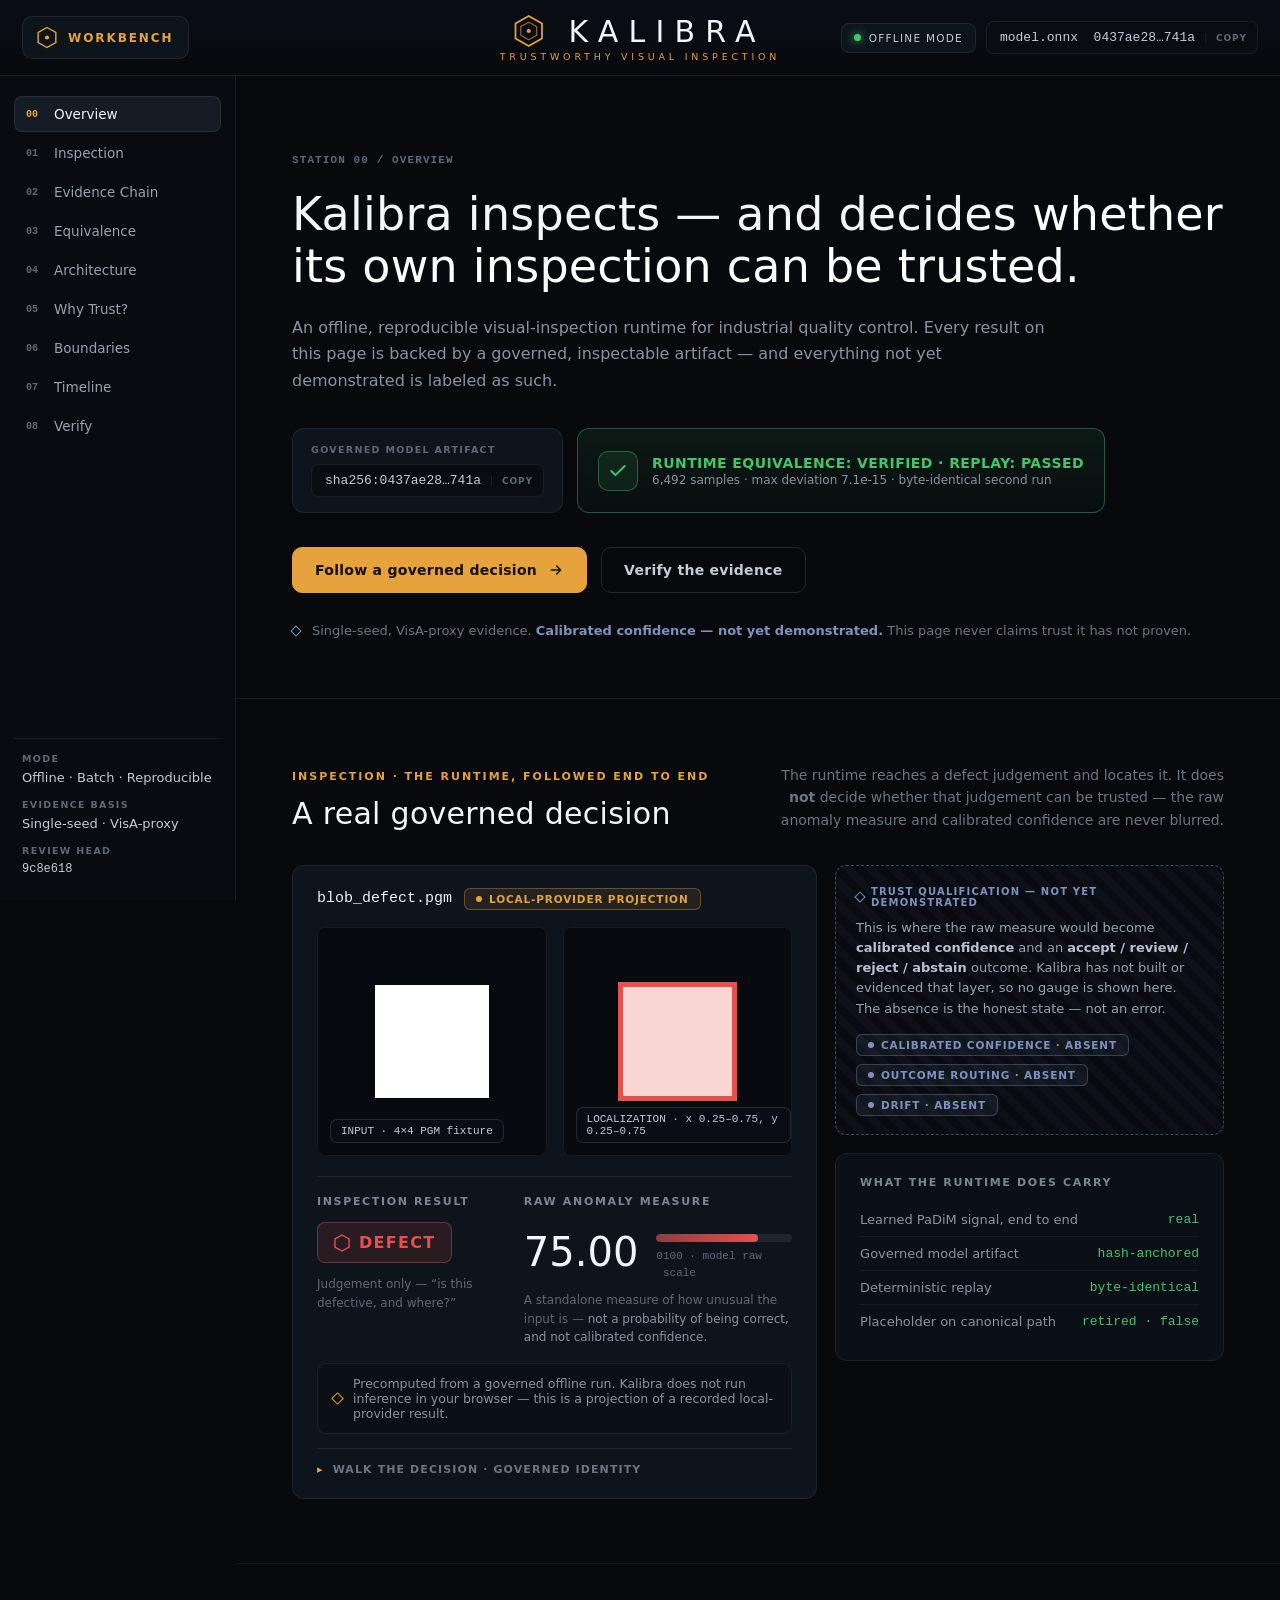
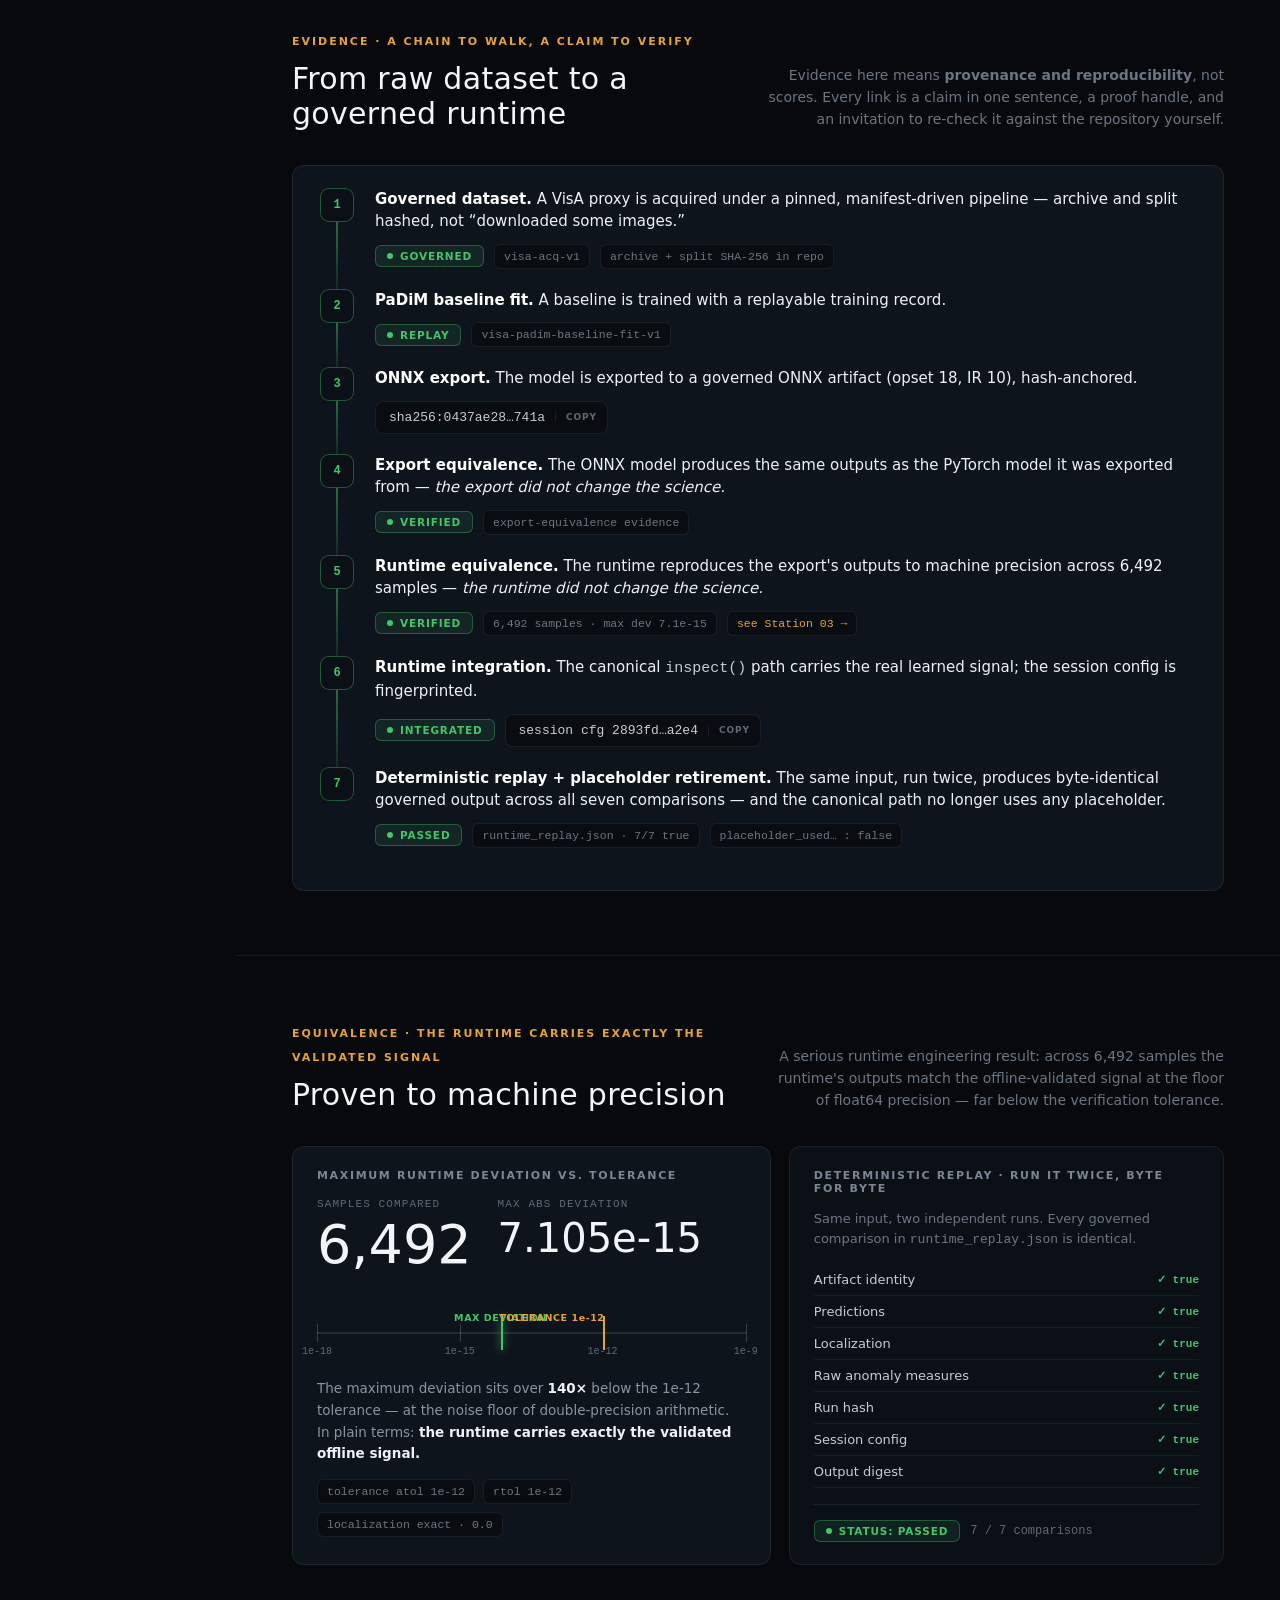
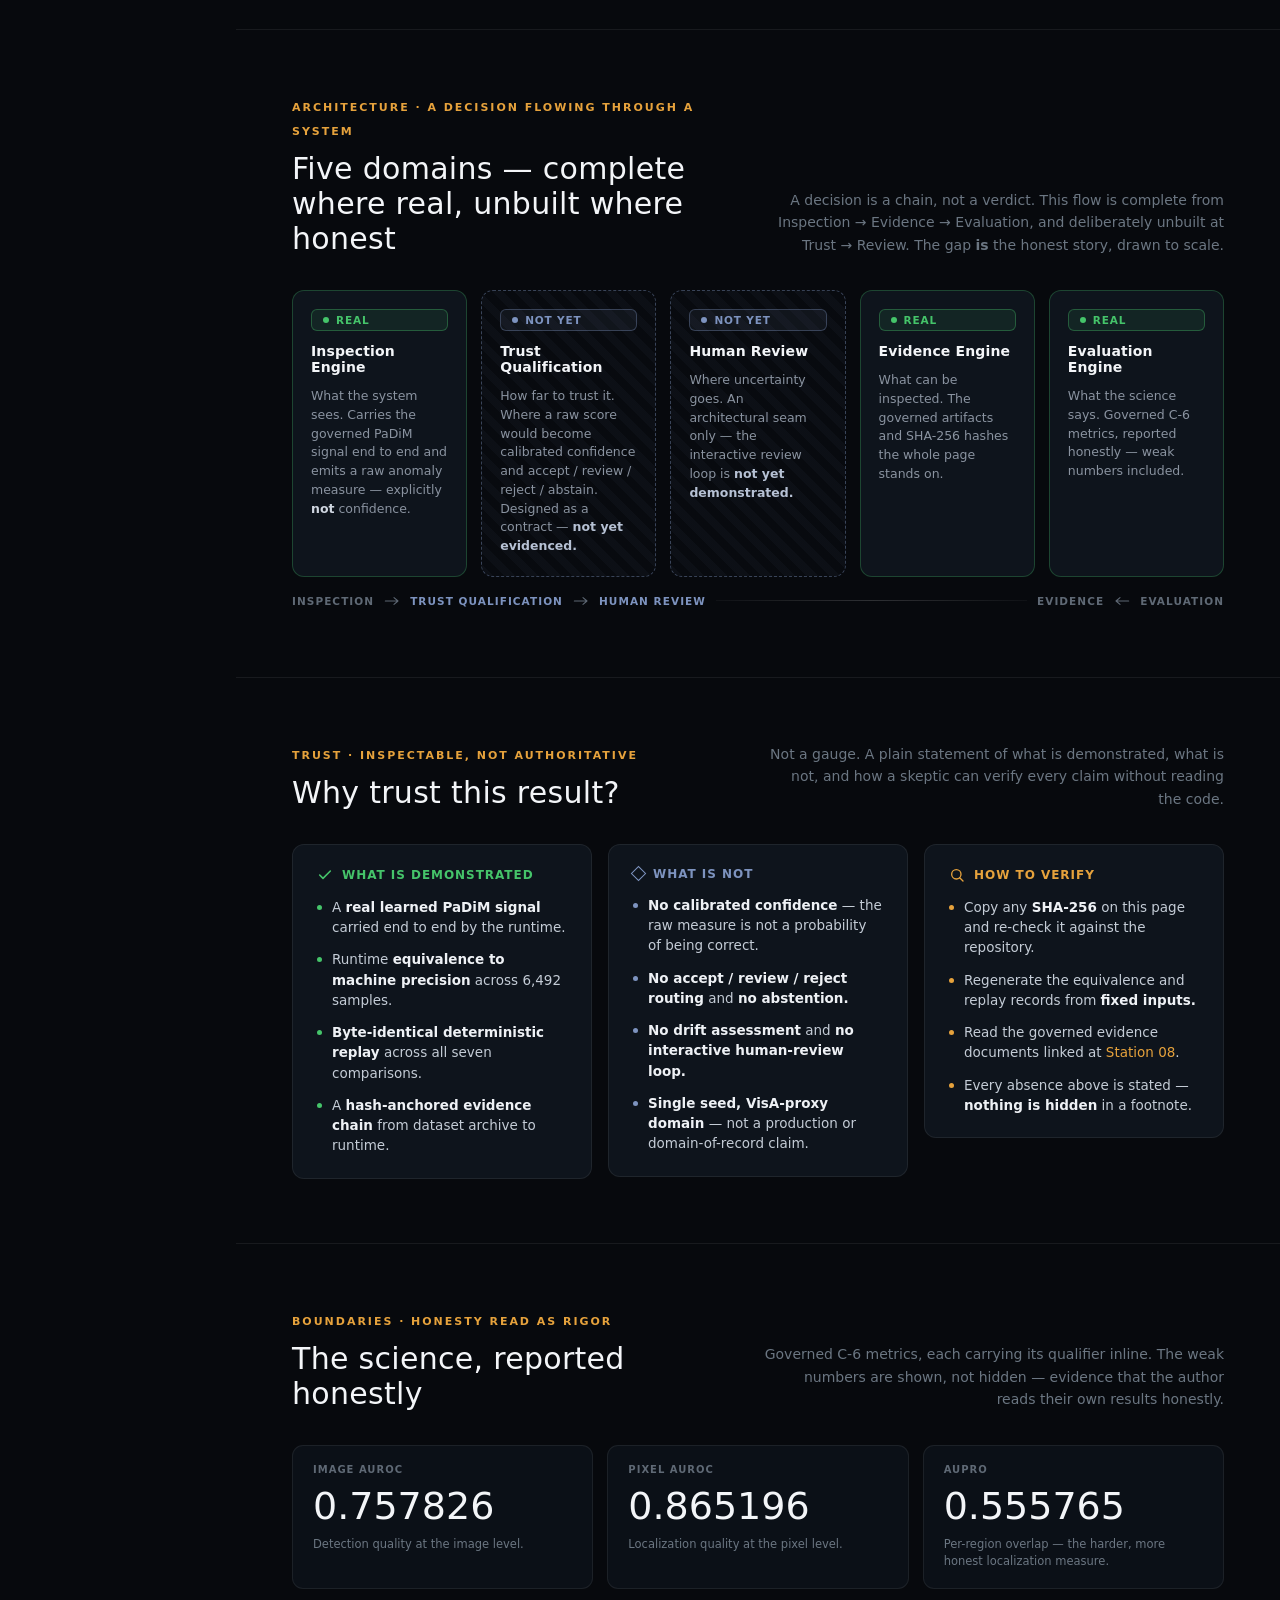
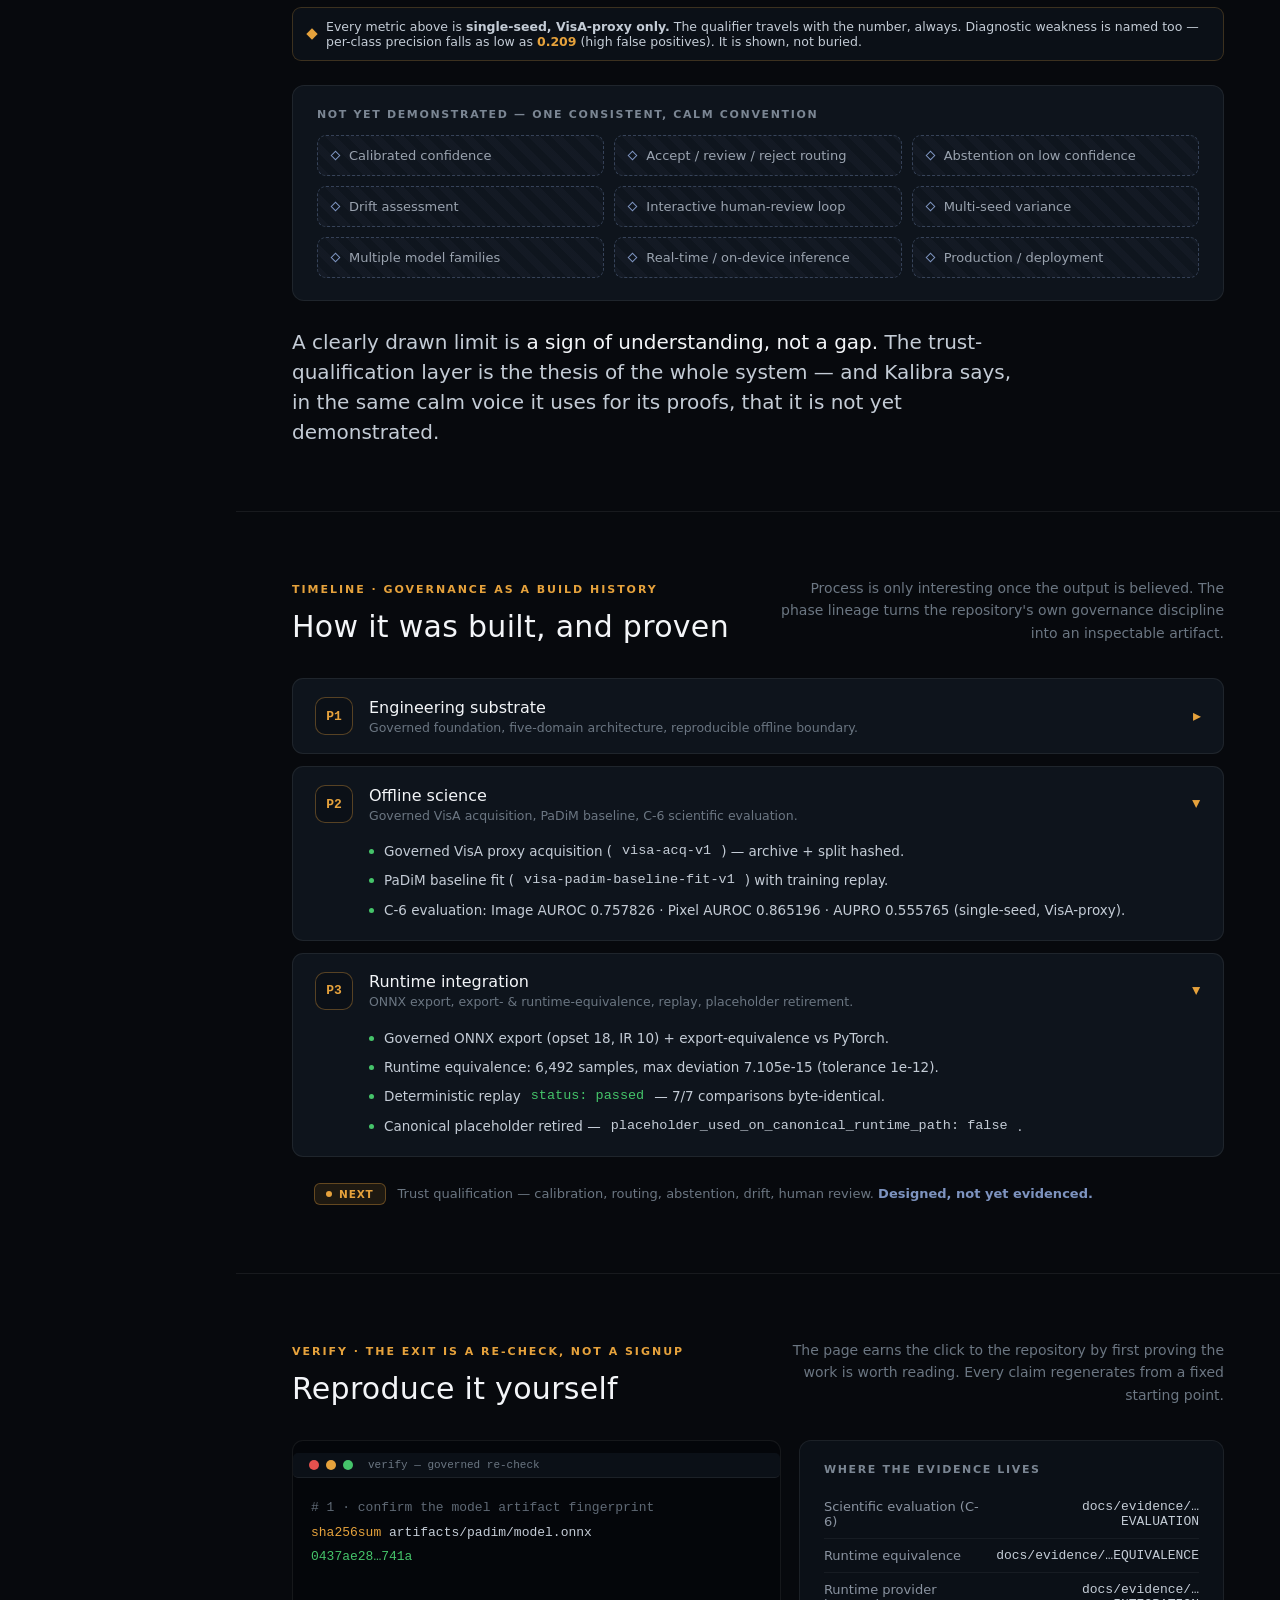
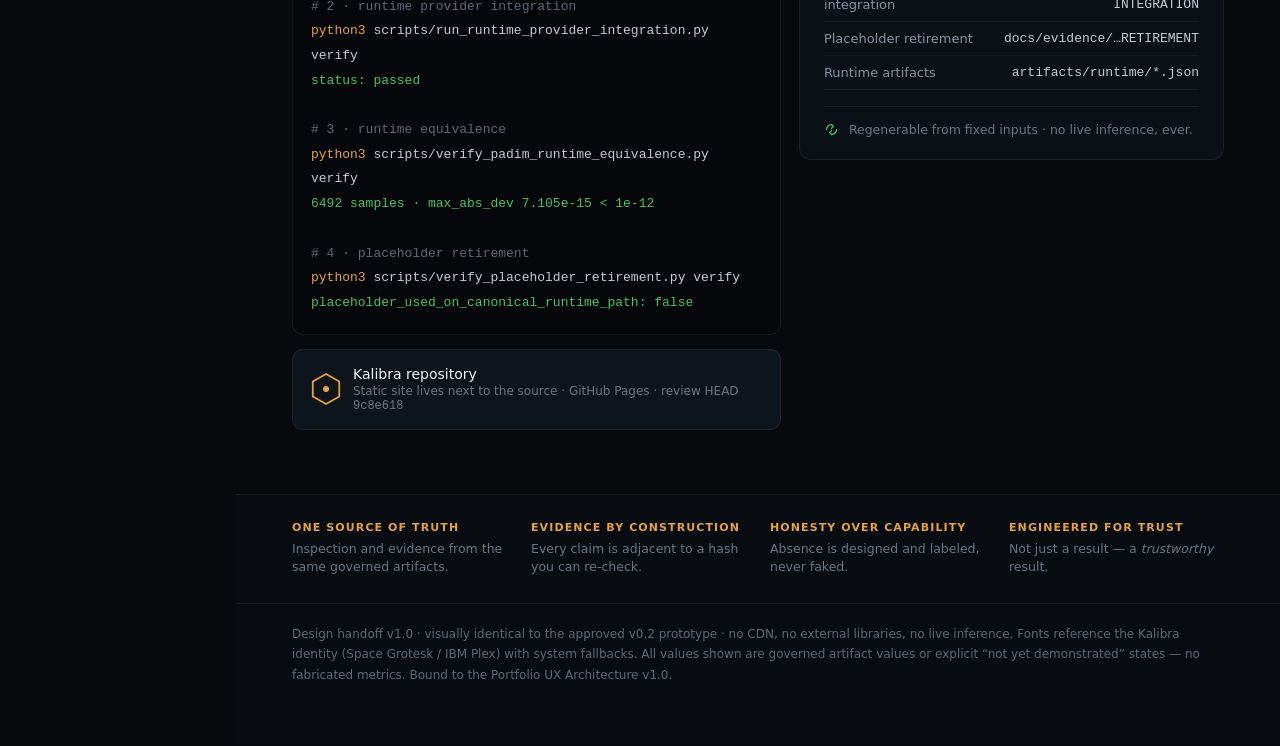
==== assets/portfolio-experience/index.html @ 46aaf259 "docs: add portfolio experience design baseline" ====
<!DOCTYPE html>
<html lang="en">
<head>
<meta charset="utf-8">
<meta name="viewport" content="width=device-width, initial-scale=1">
<title>Kalibra — Portfolio Experience</title>
<link rel="stylesheet" href="styles.css">
</head>
<body>

<!-- ============ HEADER ============ -->
<header class="top">
  <div class="brandchip">
    <svg width="20" height="23" viewBox="0 0 34 38" aria-hidden="true"><polygon points="17,2 32,10.5 32,27.5 17,36 2,27.5 2,10.5" fill="none" stroke="#e6a23c" stroke-width="2.4"></polygon><circle cx="17" cy="19" r="3.6" fill="#e6a23c"></circle></svg>
    <span>WORKBENCH</span>
  </div>
  <div class="wordmark">
    <div class="row">
      <svg width="30" height="34" viewBox="0 0 34 38" aria-hidden="true"><polygon points="17,2 32,10.5 32,27.5 17,36 2,27.5 2,10.5" fill="none" stroke="#e6a23c" stroke-width="2"></polygon><polygon points="17,9 26,14 26,24 17,29 8,24 8,14" fill="none" stroke="#e6a23c" stroke-width="1.4" opacity="0.6"></polygon><circle cx="17" cy="19" r="2.4" fill="#e6a23c"></circle></svg>
      <span class="name">KALIBRA</span>
    </div>
    <span class="tag">TRUSTWORTHY VISUAL INSPECTION</span>
  </div>
  <div class="head-right">
    <div class="chip" title="Offline, batch, locally reproducible"><span class="dot g"></span><span class="lbl">OFFLINE MODE</span></div>
    <div class="hashrow" onclick="kcopy(this,'0437ae28…741a')" title="model.onnx SHA-256 — click to copy">
      <span class="h">model.onnx&nbsp;&nbsp;0437ae28…741a</span>
      <span class="k-copy"><span class="k-copy-label">copy</span></span>
    </div>
  </div>
</header>

<div class="shell">

  <!-- ============ NAV RAIL ============ -->
  <nav class="rail" id="rail">
    <a class="navitem active" data-target="hero"><span class="n">00</span><span>Overview</span></a>
    <a class="navitem" data-target="inspection"><span class="n">01</span><span>Inspection</span></a>
    <a class="navitem" data-target="evidence"><span class="n">02</span><span>Evidence Chain</span></a>
    <a class="navitem" data-target="equivalence"><span class="n">03</span><span>Equivalence</span></a>
    <a class="navitem" data-target="architecture"><span class="n">04</span><span>Architecture</span></a>
    <a class="navitem" data-target="trust"><span class="n">05</span><span>Why Trust?</span></a>
    <a class="navitem" data-target="boundaries"><span class="n">06</span><span>Boundaries</span></a>
    <a class="navitem" data-target="timeline"><span class="n">07</span><span>Timeline</span></a>
    <a class="navitem" data-target="repository"><span class="n">08</span><span>Verify</span></a>
    <div class="railfoot">
      <div class="blk"><div class="k">MODE</div><div class="v">Offline · Batch · Reproducible</div></div>
      <div class="blk"><div class="k">EVIDENCE BASIS</div><div class="v">Single-seed · VisA-proxy</div></div>
      <div class="blk"><div class="k">REVIEW HEAD</div><div class="v mn">9c8e618</div></div>
    </div>
  </nav>

  <!-- ============ MAIN ============ -->
  <main>

    <!-- ===== 00 · HERO ===== -->
    <section class="stn" id="hero">
      <div class="hero-wrap hero">
        <span class="stn-num">STATION 00 / OVERVIEW</span>
        <h1 style="margin-top:18px">Kalibra inspects — and decides <b>whether its own inspection can be trusted.</b></h1>
        <p class="sub">An offline, reproducible visual-inspection runtime for industrial quality control. Every result on this page is backed by a governed, inspectable artifact — and everything not yet demonstrated is labeled as such.</p>

        <div class="identity-strip">
          <div class="idcell">
            <span class="k">Governed model artifact</span>
            <div class="hashrow" onclick="kcopy(this,'0437ae28…741a')" title="Click to copy SHA-256 prefix">
              <span class="h">sha256:0437ae28…741a</span>
              <span class="k-copy"><span class="k-copy-label">copy</span></span>
            </div>
          </div>
          <div class="verdict-badge">
            <div class="seal">
              <svg width="20" height="20" viewBox="0 0 24 24" fill="none"><path d="M20 6L9 17l-5-5" stroke="#45c46a" stroke-width="2.4" stroke-linecap="round" stroke-linejoin="round"/></svg>
            </div>
            <div>
              <div class="vt">RUNTIME EQUIVALENCE: VERIFIED · REPLAY: PASSED</div>
              <div class="vs">6,492 samples · max deviation 7.1e-15 · byte-identical second run</div>
            </div>
          </div>
        </div>

        <div class="cta-row">
          <a class="cta primary" data-scroll="inspection">Follow a governed decision
            <svg width="16" height="16" viewBox="0 0 24 24" fill="none"><path d="M5 12h14M13 6l6 6-6 6" stroke="#161009" stroke-width="2.2" stroke-linecap="round" stroke-linejoin="round"/></svg>
          </a>
          <a class="cta ghost" data-scroll="evidence">Verify the evidence</a>
        </div>

        <div class="honest-line">
          <span class="sq"></span>
          <span>Single-seed, VisA-proxy evidence. <b style="color:var(--slate)">Calibrated confidence — not yet demonstrated.</b> This page never claims trust it has not proven.</span>
        </div>
      </div>
    </section>

    <!-- ===== 01 · RUNTIME INSPECTION ===== -->
    <section class="stn" id="inspection" data-screen-label="Inspection">
      <div class="stn-head">
        <div>
          <span class="kick">Inspection · The runtime, followed end to end</span>
          <div class="stn-title">A real governed decision</div>
        </div>
        <p class="lede">The runtime reaches a defect judgement and locates it. It does <b>not</b> decide whether that judgement can be trusted — the raw anomaly measure and calibrated confidence are never blurred.</p>
      </div>

      <div class="insp-grid">
        <!-- left: the decision -->
        <div class="card">
          <div style="display:flex;align-items:center;gap:12px;margin-bottom:16px;flex-wrap:wrap">
            <span class="mono" style="font-size:15px;color:var(--ink2)">blob_defect.pgm</span>
            <span class="st amber"><span class="sd"></span>Local-provider projection</span>
          </div>

          <div style="display:flex;gap:16px">
            <div style="flex:1;min-width:0">
              <div class="frame">
                <img alt="Governed inspection input, rendered from the local-provider projection" src="data:image/svg+xml,%3Csvg%20xmlns=%22http://www.w3.org/2000/svg%22%20viewBox=%220%200%204%204%22%20shape-rendering=%22crispEdges%22%3E%3Crect%20width=%22100%25%22%20height=%22100%25%22%20fill=%22%23070a0e%22/%3E%3Crect%20x=%221%22%20y=%221%22%20width=%221%22%20height=%221%22%20fill=%22rgb%28255,255,255%29%22/%3E%3Crect%20x=%222%22%20y=%221%22%20width=%221%22%20height=%221%22%20fill=%22rgb%28255,255,255%29%22/%3E%3Crect%20x=%221%22%20y=%222%22%20width=%221%22%20height=%221%22%20fill=%22rgb%28255,255,255%29%22/%3E%3Crect%20x=%222%22%20y=%222%22%20width=%221%22%20height=%221%22%20fill=%22rgb%28255,255,255%29%22/%3E%3C/svg%3E">
                <div class="tag">INPUT · 4×4 PGM fixture</div>
              </div>
            </div>
            <div style="flex:1;min-width:0">
              <div class="frame">
                <img alt="Defect localization overlay" src="data:image/svg+xml,%3Csvg%20xmlns=%22http://www.w3.org/2000/svg%22%20viewBox=%220%200%204%204%22%20shape-rendering=%22crispEdges%22%3E%3Crect%20width=%22100%25%22%20height=%22100%25%22%20fill=%22%23070a0e%22/%3E%3Crect%20x=%221%22%20y=%221%22%20width=%221%22%20height=%221%22%20fill=%22rgb%28255,255,255%29%22/%3E%3Crect%20x=%222%22%20y=%221%22%20width=%221%22%20height=%221%22%20fill=%22rgb%28255,255,255%29%22/%3E%3Crect%20x=%221%22%20y=%222%22%20width=%221%22%20height=%221%22%20fill=%22rgb%28255,255,255%29%22/%3E%3Crect%20x=%222%22%20y=%222%22%20width=%221%22%20height=%221%22%20fill=%22rgb%28255,255,255%29%22/%3E%3Crect%20x=%221%22%20y=%221%22%20width=%222%22%20height=%222%22%20fill=%22%23e5514e%22%20fill-opacity=%220.24%22%20stroke=%22%23e5514e%22%20stroke-width=%220.08%22/%3E%3C/svg%3E">
                <div class="tag">LOCALIZATION · x 0.25–0.75, y 0.25–0.75</div>
              </div>
            </div>
          </div>

          <div style="height:1px;background:var(--line);margin:20px 0 18px"></div>

          <div style="display:grid;grid-template-columns:0.8fr 1.2fr;gap:28px;align-items:start">
            <div>
              <div class="card-k">Inspection result</div>
              <div style="display:inline-flex;align-items:center;gap:9px;background:rgba(229,81,78,0.12);border:1px solid rgba(229,81,78,0.4);border-radius:8px;padding:10px 16px">
                <svg width="16" height="18" viewBox="0 0 34 38"><polygon points="17,2 32,10.5 32,27.5 17,36 2,27.5 2,10.5" fill="none" stroke="#e5514e" stroke-width="3"></polygon></svg>
                <span style="font:600 16px var(--disp);letter-spacing:.08em;color:var(--red)">DEFECT</span>
              </div>
              <p style="font:400 12px var(--body);color:var(--mut4);margin-top:12px;line-height:1.55">Judgement only — &ldquo;is this defective, and where?&rdquo;</p>
            </div>
            <div>
              <div class="card-k">Raw anomaly measure</div>
              <div style="display:flex;align-items:center;gap:18px">
                <span class="metric-big">75.00</span>
                <div style="flex:1">
                  <div class="bar"><i style="width:75%"></i></div>
                  <div style="display:flex;justify-content:space-between;margin-top:6px"><span class="mono" style="font-size:11px;color:var(--mut4)">0</span><span class="mono" style="font-size:11px;color:var(--mut4)">100 · model raw scale</span></div>
                </div>
              </div>
              <p style="font:400 12px var(--body);color:var(--mut4);margin-top:10px;line-height:1.55">A standalone measure of how unusual the input is — <span style="color:var(--mut2)">not a probability of being correct, and not calibrated confidence.</span></p>
            </div>
          </div>

          <div class="precomp">
            <span class="sq"></span>
            <span>Precomputed from a governed offline run. Kalibra does not run inference in your browser — this is a projection of a recorded local-provider result.</span>
          </div>

          <details class="disclose">
            <summary><span class="caret">▸</span> Walk the decision · governed identity</summary>
            <div style="margin-top:14px">
              <div class="kv"><span class="k">Model identity</span><span class="v">kalibra-padim-onnx-export-v1</span></div>
              <div class="kv"><span class="k">Model artifact</span><span class="v">sha256:0437ae28…741a</span></div>
              <div class="kv"><span class="k">Input content hash</span><span class="v">8b719296…0da45e</span></div>
              <div class="kv"><span class="k">Feature contract</span><span class="v">…rgb64-bilinear-float64-patch8-v1</span></div>
              <div class="kv"><span class="k">Toolchain pin</span><span class="v">onnxruntime 1.19.2 · numpy 2.0.2 · python 3.9.6</span></div>
              <div class="kv"><span class="k">Determinism</span><span class="v">single-thread · ORT_DISABLE_ALL · CPU EP</span></div>
            </div>
          </details>
        </div>

        <!-- right: trust — honestly empty -->
        <div class="grid">
          <div class="nyd">
            <div class="badge"><span class="sq"></span>Trust qualification — not yet demonstrated</div>
            <p>This is where the raw measure would become <b style="color:#b6c1d4">calibrated confidence</b> and an <b style="color:#b6c1d4">accept / review / reject / abstain</b> outcome. Kalibra has not built or evidenced that layer, so no gauge is shown here. The absence is the honest state — not an error.</p>
            <div style="display:flex;flex-wrap:wrap;gap:8px;margin-top:15px">
              <span class="st gap"><span class="sd"></span>Calibrated confidence · absent</span>
              <span class="st gap"><span class="sd"></span>Outcome routing · absent</span>
              <span class="st gap"><span class="sd"></span>Drift · absent</span>
            </div>
          </div>

          <div class="card deep">
            <div class="card-k">What the runtime does carry</div>
            <div class="kv"><span class="k">Learned PaDiM signal, end to end</span><span class="v" style="color:var(--green)">real</span></div>
            <div class="kv"><span class="k">Governed model artifact</span><span class="v" style="color:var(--green)">hash-anchored</span></div>
            <div class="kv"><span class="k">Deterministic replay</span><span class="v" style="color:var(--green)">byte-identical</span></div>
            <div class="kv"><span class="k">Placeholder on canonical path</span><span class="v" style="color:var(--green)">retired · false</span></div>
          </div>
        </div>
      </div>
    </section>

    <!-- ===== 02 · EVIDENCE CHAIN ===== -->
    <section class="stn" id="evidence" data-screen-label="Evidence Chain">
      <div class="stn-head">
        <div>
          <span class="kick">Evidence · A chain to walk, a claim to verify</span>
          <div class="stn-title">From raw dataset to a governed runtime</div>
        </div>
        <p class="lede">Evidence here means <b>provenance and reproducibility</b>, not scores. Every link is a claim in one sentence, a proof handle, and an invitation to re-check it against the repository yourself.</p>
      </div>

      <div class="card chain">
        <div class="link">
          <div class="spine"><div class="node">1</div><div class="stem"></div></div>
          <div class="body">
            <div class="claim"><b>Governed dataset.</b> A VisA proxy is acquired under a pinned, manifest-driven pipeline — archive and split hashed, not &ldquo;downloaded some images.&rdquo;</div>
            <div class="meta"><span class="st real"><span class="sd"></span>governed</span><span class="pathpill">visa-acq-v1</span><span class="pathpill">archive + split SHA-256 in repo</span></div>
          </div>
        </div>
        <div class="link">
          <div class="spine"><div class="node">2</div><div class="stem"></div></div>
          <div class="body">
            <div class="claim"><b>PaDiM baseline fit.</b> A baseline is trained with a replayable training record.</div>
            <div class="meta"><span class="st real"><span class="sd"></span>replay</span><span class="pathpill">visa-padim-baseline-fit-v1</span></div>
          </div>
        </div>
        <div class="link">
          <div class="spine"><div class="node">3</div><div class="stem"></div></div>
          <div class="body">
            <div class="claim"><b>ONNX export.</b> The model is exported to a governed ONNX artifact (opset 18, IR 10), hash-anchored.</div>
            <div class="meta">
              <div class="hashrow" onclick="kcopy(this,'0437ae28…741a')"><span class="h">sha256:0437ae28…741a</span><span class="k-copy"><span class="k-copy-label">copy</span></span></div>
            </div>
          </div>
        </div>
        <div class="link">
          <div class="spine"><div class="node">4</div><div class="stem"></div></div>
          <div class="body">
            <div class="claim"><b>Export equivalence.</b> The ONNX model produces the same outputs as the PyTorch model it was exported from — <i>the export did not change the science.</i></div>
            <div class="meta"><span class="st real"><span class="sd"></span>verified</span><span class="pathpill">export-equivalence evidence</span></div>
          </div>
        </div>
        <div class="link">
          <div class="spine"><div class="node">5</div><div class="stem"></div></div>
          <div class="body">
            <div class="claim"><b>Runtime equivalence.</b> The runtime reproduces the export's outputs to machine precision across 6,492 samples — <i>the runtime did not change the science.</i></div>
            <div class="meta"><span class="st real"><span class="sd"></span>verified</span><span class="pathpill">6,492 samples · max dev 7.1e-15</span><a class="pathpill" data-scroll="equivalence" style="color:var(--amber);cursor:pointer">see Station 03 →</a></div>
          </div>
        </div>
        <div class="link">
          <div class="spine"><div class="node">6</div><div class="stem"></div></div>
          <div class="body">
            <div class="claim"><b>Runtime integration.</b> The canonical <span class="mono" style="color:var(--mut)">inspect()</span> path carries the real learned signal; the session config is fingerprinted.</div>
            <div class="meta"><span class="st real"><span class="sd"></span>integrated</span>
              <div class="hashrow" onclick="kcopy(this,'2893fd…a2e4')"><span class="h">session cfg 2893fd…a2e4</span><span class="k-copy"><span class="k-copy-label">copy</span></span></div>
            </div>
          </div>
        </div>
        <div class="link">
          <div class="spine"><div class="node">7</div></div>
          <div class="body">
            <div class="claim"><b>Deterministic replay + placeholder retirement.</b> The same input, run twice, produces byte-identical governed output across all seven comparisons — and the canonical path no longer uses any placeholder.</div>
            <div class="meta"><span class="st real"><span class="sd"></span>passed</span><span class="pathpill">runtime_replay.json · 7/7 true</span><span class="pathpill">placeholder_used… : false</span></div>
          </div>
        </div>
      </div>
    </section>

    <!-- ===== 03 · RUNTIME EQUIVALENCE ===== -->
    <section class="stn" id="equivalence" data-screen-label="Runtime Equivalence">
      <div class="stn-head">
        <div>
          <span class="kick">Equivalence · The runtime carries exactly the validated signal</span>
          <div class="stn-title">Proven to machine precision</div>
        </div>
        <p class="lede">A serious runtime engineering result: across 6,492 samples the runtime's outputs match the offline-validated signal at the floor of float64 precision — far below the verification tolerance.</p>
      </div>

      <div class="eq-grid">
        <div class="card">
          <div class="card-k">Maximum runtime deviation vs. tolerance</div>
          <div style="display:flex;align-items:baseline;gap:26px;flex-wrap:wrap">
            <div>
              <div class="mono" style="font-size:11px;color:var(--mut4);letter-spacing:.1em;margin-bottom:6px">SAMPLES COMPARED</div>
              <span class="bignum">6,492</span>
            </div>
            <div>
              <div class="mono" style="font-size:11px;color:var(--mut4);letter-spacing:.1em;margin-bottom:6px">MAX ABS DEVIATION</div>
              <span class="bignum" style="font-size:40px">7.105e-15</span>
            </div>
          </div>

          <div class="axis">
            <div class="track"></div>
            <!-- log axis 1e-18 .. 1e-9 mapped 0..100% -->
            <div class="tick" style="left:0%"></div><div class="tlab" style="left:0%">1e-18</div>
            <div class="tick" style="left:33.3%"></div><div class="tlab" style="left:33.3%">1e-15</div>
            <div class="tick" style="left:66.6%"></div><div class="tlab" style="left:66.6%">1e-12</div>
            <div class="tick" style="left:100%"></div><div class="tlab" style="left:100%">1e-9</div>
            <!-- max deviation 7.1e-15 -> log10=-14.15 -> (−14.15+18)/9 = 42.8% -->
            <div class="marker" style="left:42.8%;background:var(--green);box-shadow:0 0 8px var(--green)"><div class="mlab" style="color:var(--green)">MAX DEVIATION</div></div>
            <!-- tolerance 1e-12 -> 66.6% -->
            <div class="marker" style="left:66.6%;background:var(--amber)"><div class="mlab" style="left:auto;right:0;transform:none;text-align:right;color:var(--amber)">TOLERANCE 1e-12</div></div>
          </div>

          <p style="font:400 13.5px var(--body);color:var(--mut2);margin-top:10px;line-height:1.6">
            The maximum deviation sits over <b style="color:var(--ink2)">140×</b> below the 1e-12 tolerance — at the noise floor of double-precision arithmetic. In plain terms: <b style="color:var(--ink2)">the runtime carries exactly the validated offline signal.</b>
          </p>
          <div style="display:flex;flex-wrap:wrap;gap:8px;margin-top:14px">
            <span class="pathpill">tolerance atol 1e-12</span>
            <span class="pathpill">rtol 1e-12</span>
            <span class="pathpill">localization exact · 0.0</span>
          </div>
        </div>

        <div class="card deep">
          <div class="card-k">Deterministic replay · run it twice, byte for byte</div>
          <p style="font:400 13px var(--body);color:var(--mut3);margin-bottom:14px;line-height:1.55">Same input, two independent runs. Every governed comparison in <span class="mono">runtime_replay.json</span> is identical.</p>
          <div class="replay-row"><span>Artifact identity</span><span class="t">✓ true</span></div>
          <div class="replay-row"><span>Predictions</span><span class="t">✓ true</span></div>
          <div class="replay-row"><span>Localization</span><span class="t">✓ true</span></div>
          <div class="replay-row"><span>Raw anomaly measures</span><span class="t">✓ true</span></div>
          <div class="replay-row"><span>Run hash</span><span class="t">✓ true</span></div>
          <div class="replay-row"><span>Session config</span><span class="t">✓ true</span></div>
          <div class="replay-row"><span>Output digest</span><span class="t">✓ true</span></div>
          <div style="display:flex;align-items:center;gap:10px;margin-top:16px;padding-top:15px;border-top:1px solid var(--line)">
            <span class="st real"><span class="sd"></span>status: passed</span>
            <span class="mono" style="font-size:12px;color:var(--mut4)">7 / 7 comparisons</span>
          </div>
        </div>
      </div>
    </section>

    <!-- ===== 04 · ARCHITECTURE ===== -->
    <section class="stn" id="architecture" data-screen-label="Architecture">
      <div class="stn-head">
        <div>
          <span class="kick">Architecture · A decision flowing through a system</span>
          <div class="stn-title">Five domains — complete where real, unbuilt where honest</div>
        </div>
        <p class="lede">A decision is a chain, not a verdict. This flow is complete from Inspection → Evidence → Evaluation, and deliberately unbuilt at Trust → Review. The gap <b>is</b> the honest story, drawn to scale.</p>
      </div>

      <div class="arch">
        <div class="domain real">
          <span class="st real"><span class="sd"></span>Real</span>
          <div class="dn">Inspection Engine</div>
          <div class="role">What the system sees. Carries the governed PaDiM signal end to end and emits a raw anomaly measure — explicitly <b style="color:#cfd6e0">not</b> confidence.</div>
        </div>
        <div class="domain gap">
          <span class="st gap"><span class="sd"></span>Not yet</span>
          <div class="dn">Trust Qualification</div>
          <div class="role">How far to trust it. Where a raw score would become calibrated confidence and accept / review / reject / abstain. Designed as a contract — <b style="color:#b6c1d4">not yet evidenced.</b></div>
        </div>
        <div class="domain gap">
          <span class="st gap"><span class="sd"></span>Not yet</span>
          <div class="dn">Human Review</div>
          <div class="role">Where uncertainty goes. An architectural seam only — the interactive review loop is <b style="color:#b6c1d4">not yet demonstrated.</b></div>
        </div>
        <div class="domain real">
          <span class="st real"><span class="sd"></span>Real</span>
          <div class="dn">Evidence Engine</div>
          <div class="role">What can be inspected. The governed artifacts and SHA-256 hashes the whole page stands on.</div>
        </div>
        <div class="domain real">
          <span class="st real"><span class="sd"></span>Real</span>
          <div class="dn">Evaluation Engine</div>
          <div class="role">What the science says. Governed C-6 metrics, reported honestly — weak numbers included.</div>
        </div>
      </div>

      <div class="archflow">
        <span>Inspection</span>
        <svg width="16" height="12" viewBox="0 0 24 16" fill="none"><path d="M2 8h18M15 3l6 5-6 5" stroke="#5f6975" stroke-width="1.6" stroke-linecap="round" stroke-linejoin="round"/></svg>
        <span style="color:var(--slate)">Trust Qualification</span>
        <svg width="16" height="12" viewBox="0 0 24 16" fill="none"><path d="M2 8h18M15 3l6 5-6 5" stroke="#5f6975" stroke-width="1.6" stroke-linecap="round" stroke-linejoin="round"/></svg>
        <span style="color:var(--slate)">Human Review</span>
        <span class="ar"></span>
        <span>Evidence</span>
        <svg width="16" height="12" viewBox="0 0 24 16" fill="none"><path d="M22 8H4M9 3L3 8l6 5" stroke="#5f6975" stroke-width="1.6" stroke-linecap="round" stroke-linejoin="round"/></svg>
        <span>Evaluation</span>
      </div>
    </section>

    <!-- ===== 05 · WHY TRUST ===== -->
    <section class="stn" id="trust" data-screen-label="Why Trust This Result">
      <div class="stn-head">
        <div>
          <span class="kick">Trust · Inspectable, not authoritative</span>
          <div class="stn-title">Why trust this result?</div>
        </div>
        <p class="lede">Not a gauge. A plain statement of what is demonstrated, what is not, and how a skeptic can verify every claim without reading the code.</p>
      </div>

      <div class="three">
        <div class="card">
          <div class="col-h" style="color:var(--green)">
            <svg width="16" height="16" viewBox="0 0 24 24" fill="none"><path d="M20 6L9 17l-5-5" stroke="#45c46a" stroke-width="2.4" stroke-linecap="round" stroke-linejoin="round"/></svg>
            What is demonstrated
          </div>
          <ul>
            <li><span class="m" style="background:var(--green)"></span><span>A <b>real learned PaDiM signal</b> carried end to end by the runtime.</span></li>
            <li><span class="m" style="background:var(--green)"></span><span>Runtime <b>equivalence to machine precision</b> across 6,492 samples.</span></li>
            <li><span class="m" style="background:var(--green)"></span><span><b>Byte-identical deterministic replay</b> across all seven comparisons.</span></li>
            <li><span class="m" style="background:var(--green)"></span><span>A <b>hash-anchored evidence chain</b> from dataset archive to runtime.</span></li>
          </ul>
        </div>
        <div class="card">
          <div class="col-h" style="color:var(--slate)">
            <span class="sq" style="width:11px;height:11px;border:1.5px solid var(--slate);transform:rotate(45deg);display:inline-block"></span>
            What is not
          </div>
          <ul>
            <li><span class="m" style="background:var(--slate)"></span><span><b>No calibrated confidence</b> — the raw measure is not a probability of being correct.</span></li>
            <li><span class="m" style="background:var(--slate)"></span><span><b>No accept / review / reject routing</b> and <b>no abstention.</b></span></li>
            <li><span class="m" style="background:var(--slate)"></span><span><b>No drift assessment</b> and <b>no interactive human-review loop.</b></span></li>
            <li><span class="m" style="background:var(--slate)"></span><span><b>Single seed, VisA-proxy domain</b> — not a production or domain-of-record claim.</span></li>
          </ul>
        </div>
        <div class="card">
          <div class="col-h" style="color:var(--amber)">
            <svg width="16" height="16" viewBox="0 0 24 24" fill="none"><circle cx="11" cy="11" r="7" stroke="#e6a23c" stroke-width="2"/><path d="M16 16l5 5" stroke="#e6a23c" stroke-width="2" stroke-linecap="round"/></svg>
            How to verify
          </div>
          <ul>
            <li><span class="m" style="background:var(--amber)"></span><span>Copy any <b>SHA-256</b> on this page and re-check it against the repository.</span></li>
            <li><span class="m" style="background:var(--amber)"></span><span>Regenerate the equivalence and replay records from <b>fixed inputs.</b></span></li>
            <li><span class="m" style="background:var(--amber)"></span><span>Read the governed evidence documents linked at <a data-scroll="repository" style="cursor:pointer">Station 08</a>.</span></li>
            <li><span class="m" style="background:var(--amber)"></span><span>Every absence above is stated — <b>nothing is hidden</b> in a footnote.</span></li>
          </ul>
        </div>
      </div>
    </section>

    <!-- ===== 06 · SCIENTIFIC BOUNDARIES ===== -->
    <section class="stn" id="boundaries" data-screen-label="Scientific Boundaries">
      <div class="stn-head">
        <div>
          <span class="kick">Boundaries · Honesty read as rigor</span>
          <div class="stn-title">The science, reported honestly</div>
        </div>
        <p class="lede">Governed C-6 metrics, each carrying its qualifier inline. The weak numbers are shown, not hidden — evidence that the author reads their own results honestly.</p>
      </div>

      <div class="metrics">
        <div class="metric">
          <div class="mn">Image AUROC</div>
          <div class="mv">0.757826</div>
          <div class="mq">Detection quality at the image level.</div>
        </div>
        <div class="metric">
          <div class="mn">Pixel AUROC</div>
          <div class="mv">0.865196</div>
          <div class="mq">Localization quality at the pixel level.</div>
        </div>
        <div class="metric">
          <div class="mn">AUPRO</div>
          <div class="mv">0.555765</div>
          <div class="mq">Per-region overlap — the harder, more honest localization measure.</div>
        </div>
      </div>

      <div class="qualbar">
        <span class="sq"></span>
        <span>Every metric above is <b style="color:var(--mut)">single-seed, VisA-proxy only.</b> The qualifier travels with the number, always. Diagnostic weakness is named too — per-class precision falls as low as <b style="color:var(--amber)">0.209</b> (high false positives). It is shown, not buried.</span>
      </div>

      <div class="card">
        <div class="card-k">Not yet demonstrated — one consistent, calm convention</div>
        <div class="nyd-list">
          <div class="nyd-item"><span class="sq"></span><span>Calibrated confidence</span></div>
          <div class="nyd-item"><span class="sq"></span><span>Accept / review / reject routing</span></div>
          <div class="nyd-item"><span class="sq"></span><span>Abstention on low confidence</span></div>
          <div class="nyd-item"><span class="sq"></span><span>Drift assessment</span></div>
          <div class="nyd-item"><span class="sq"></span><span>Interactive human-review loop</span></div>
          <div class="nyd-item"><span class="sq"></span><span>Multi-seed variance</span></div>
          <div class="nyd-item"><span class="sq"></span><span>Multiple model families</span></div>
          <div class="nyd-item"><span class="sq"></span><span>Real-time / on-device inference</span></div>
          <div class="nyd-item"><span class="sq"></span><span>Production / deployment</span></div>
        </div>
      </div>

      <p class="reframe">A clearly drawn limit is <b>a sign of understanding, not a gap.</b> The trust-qualification layer is the thesis of the whole system — and Kalibra says, in the same calm voice it uses for its proofs, that it is not yet demonstrated.</p>
    </section>

    <!-- ===== 07 · ENGINEERING TIMELINE ===== -->
    <section class="stn" id="timeline" data-screen-label="Engineering Timeline">
      <div class="stn-head">
        <div>
          <span class="kick">Timeline · Governance as a build history</span>
          <div class="stn-title">How it was built, and proven</div>
        </div>
        <p class="lede">Process is only interesting once the output is believed. The phase lineage turns the repository's own governance discipline into an inspectable artifact.</p>
      </div>

      <div class="tl">
        <details class="phase">
          <summary>
            <div class="pnum">P1</div>
            <div><div class="pt">Engineering substrate</div><div class="ps">Governed foundation, five-domain architecture, reproducible offline boundary.</div></div>
            <span class="caret">▸</span>
          </summary>
          <div class="detail">
            <div class="di"><span class="m"></span>Offline, batch, locally reproducible system boundary defined.</div>
            <div class="di"><span class="m"></span>Five engineering domains established as architectural boundaries.</div>
            <div class="di"><span class="m"></span>SHA-256 governance introduced across every artifact.</div>
          </div>
        </details>
        <details class="phase" open>
          <summary>
            <div class="pnum">P2</div>
            <div><div class="pt">Offline science</div><div class="ps">Governed VisA acquisition, PaDiM baseline, C-6 scientific evaluation.</div></div>
            <span class="caret">▸</span>
          </summary>
          <div class="detail">
            <div class="di"><span class="m"></span>Governed VisA proxy acquisition (<span class="mono" style="color:var(--mut)">visa-acq-v1</span>) — archive + split hashed.</div>
            <div class="di"><span class="m"></span>PaDiM baseline fit (<span class="mono" style="color:var(--mut)">visa-padim-baseline-fit-v1</span>) with training replay.</div>
            <div class="di"><span class="m"></span>C-6 evaluation: Image AUROC 0.757826 · Pixel AUROC 0.865196 · AUPRO 0.555765 (single-seed, VisA-proxy).</div>
          </div>
        </details>
        <details class="phase" open>
          <summary>
            <div class="pnum">P3</div>
            <div><div class="pt">Runtime integration</div><div class="ps">ONNX export, export- & runtime-equivalence, replay, placeholder retirement.</div></div>
            <span class="caret">▸</span>
          </summary>
          <div class="detail">
            <div class="di"><span class="m"></span>Governed ONNX export (opset 18, IR 10) + export-equivalence vs PyTorch.</div>
            <div class="di"><span class="m"></span>Runtime equivalence: 6,492 samples, max deviation 7.105e-15 (tolerance 1e-12).</div>
            <div class="di"><span class="m"></span>Deterministic replay <span class="mono" style="color:var(--green)">status: passed</span> — 7/7 comparisons byte-identical.</div>
            <div class="di"><span class="m"></span>Canonical placeholder retired — <span class="mono" style="color:var(--mut)">placeholder_used_on_canonical_runtime_path: false</span>.</div>
          </div>
        </details>
        <div style="display:flex;align-items:center;gap:12px;padding:14px 22px 4px">
          <span class="st amber"><span class="sd"></span>Next</span>
          <span style="font:400 13px var(--body);color:var(--mut3)">Trust qualification — calibration, routing, abstention, drift, human review. <b style="color:var(--slate)">Designed, not yet evidenced.</b></span>
        </div>
      </div>
    </section>

    <!-- ===== 08 · REPOSITORY / VERIFY ===== -->
    <section class="stn" id="repository" data-screen-label="Repository / Verify" style="border-bottom:none">
      <div class="stn-head">
        <div>
          <span class="kick">Verify · The exit is a re-check, not a signup</span>
          <div class="stn-title">Reproduce it yourself</div>
        </div>
        <p class="lede">The page earns the click to the repository by first proving the work is worth reading. Every claim regenerates from a fixed starting point.</p>
      </div>

      <div class="verify-grid">
        <div>
          <div class="term">
            <div class="bar"><b style="background:#e5514e"></b><b style="background:#e6a23c"></b><b style="background:#45c46a"></b><span class="l">verify — governed re-check</span></div>
<pre><span class="c"># 1 · confirm the model artifact fingerprint</span>
<span class="a">sha256sum</span> artifacts/padim/model.onnx
<span class="g">0437ae28…741a</span>

<span class="c"># 2 · runtime provider integration</span>
<span class="a">python3</span> scripts/run_runtime_provider_integration.py verify
<span class="g">status: passed</span>

<span class="c"># 3 · runtime equivalence</span>
<span class="a">python3</span> scripts/verify_padim_runtime_equivalence.py verify
<span class="g">6492 samples · max_abs_dev 7.105e-15 &lt; 1e-12</span>

<span class="c"># 4 · placeholder retirement</span>
<span class="a">python3</span> scripts/verify_placeholder_retirement.py verify
<span class="g">placeholder_used_on_canonical_runtime_path: false</span></pre>
          </div>
          <div class="repo-cta">
            <svg class="hex" width="30" height="34" viewBox="0 0 34 38"><polygon points="17,2 32,10.5 32,27.5 17,36 2,27.5 2,10.5" fill="none" stroke="#e6a23c" stroke-width="2"></polygon><circle cx="17" cy="19" r="3.4" fill="#e6a23c"></circle></svg>
            <div>
              <div style="font:500 14px var(--disp);color:var(--ink)">Kalibra repository</div>
              <div style="font:400 12px var(--body);color:var(--mut3);margin-top:2px">Static site lives next to the source · GitHub Pages · review HEAD <span class="mono">9c8e618</span></div>
            </div>
          </div>
        </div>

        <div class="card deep">
          <div class="card-k">Where the evidence lives</div>
          <div class="kv"><span class="k">Scientific evaluation (C-6)</span><span class="v">docs/evidence/…EVALUATION</span></div>
          <div class="kv"><span class="k">Runtime equivalence</span><span class="v">docs/evidence/…EQUIVALENCE</span></div>
          <div class="kv"><span class="k">Runtime provider integration</span><span class="v">docs/evidence/…INTEGRATION</span></div>
          <div class="kv"><span class="k">Placeholder retirement</span><span class="v">docs/evidence/…RETIREMENT</span></div>
          <div class="kv"><span class="k">Runtime artifacts</span><span class="v">artifacts/runtime/*.json</span></div>
          <div style="display:flex;align-items:center;gap:10px;margin-top:16px;padding-top:15px;border-top:1px solid var(--line)">
            <svg width="15" height="15" viewBox="0 0 24 24" fill="none"><path d="M4 12a8 8 0 018-8m8 8a8 8 0 01-8 8" stroke="#45c46a" stroke-width="2" stroke-linecap="round"/><path d="M12 4l3 3-3 3M12 20l-3-3 3-3" stroke="#45c46a" stroke-width="2" stroke-linecap="round" stroke-linejoin="round"/></svg>
            <span style="font:400 12.5px var(--body);color:var(--mut3)">Regenerable from fixed inputs · no live inference, ever.</span>
          </div>
        </div>
      </div>
    </section>

    <!-- ===== FOOTER PRINCIPLES ===== -->
    <div class="footer-principles">
      <div class="fp"><div class="t" style="color:var(--amber)">One source of truth</div><div class="s">Inspection and evidence from the same governed artifacts.</div></div>
      <div class="fp"><div class="t" style="color:var(--amber)">Evidence by construction</div><div class="s">Every claim is adjacent to a hash you can re-check.</div></div>
      <div class="fp"><div class="t" style="color:var(--amber)">Honesty over capability</div><div class="s">Absence is designed and labeled, never faked.</div></div>
      <div class="fp"><div class="t" style="color:var(--amber)">Engineered for trust</div><div class="s">Not just a result — a <i>trustworthy</i> result.</div></div>
    </div>
    <div class="proto-note">
      Design handoff v1.0 · visually identical to the approved v0.2 prototype · no CDN, no external libraries, no live inference. Fonts reference the Kalibra identity (Space&nbsp;Grotesk / IBM&nbsp;Plex) with system fallbacks. All values shown are governed artifact values or explicit &ldquo;not yet demonstrated&rdquo; states — no fabricated metrics. Bound to the Portfolio UX Architecture v1.0.
    </div>

  </main>
</div>

<script src="app.js"></script>
</body>
</html>
---- assets/portfolio-experience/styles.css ----
/* ============================================================
   KALIBRA — Portfolio Experience · Design Handoff v1.0
   Visually identical to the approved v0.2 prototype.
   No CDN, no external libraries. Fonts reference the Kalibra
   identity (Space Grotesk / IBM Plex) with system fallbacks
   so the page is fully offline-renderable.
   ============================================================ */
:root{
  --bg:#07090d; --bg2:#080b10; --panel:#0e141c; --panel2:#0b1017; --panel3:#090d12;
  --line:rgba(255,255,255,0.07); --line2:rgba(255,255,255,0.12);
  --ink:#f3f5f8; --ink2:#eef1f5; --mut:#c4ccd6; --mut2:#8a93a0; --mut3:#6b7682; --mut4:#5f6975;
  --amber:#e6a23c; --green:#45c46a; --red:#e5514e; --slate:#7d93bf;
  --disp:'Space Grotesk','Eurostile','Segoe UI',system-ui,-apple-system,sans-serif;
  --body:'IBM Plex Sans',system-ui,-apple-system,'Segoe UI',sans-serif;
  --mono:'IBM Plex Mono',ui-monospace,'SF Mono',Menlo,Consolas,monospace;
  --rail:236px; --head:76px;
}
*{box-sizing:border-box;margin:0;padding:0}
html{scroll-behavior:smooth}
body{background:var(--bg);color:var(--ink2);font-family:var(--body);-webkit-font-smoothing:antialiased;line-height:1.5}
a{color:var(--amber);text-decoration:none}
a:hover{color:#f0b968}
::-webkit-scrollbar{width:11px;height:11px}
::-webkit-scrollbar-thumb{background:rgba(255,255,255,0.08);border-radius:6px;border:2px solid var(--bg)}
::-webkit-scrollbar-track{background:transparent}
.mono{font-family:var(--mono)}

/* ---------- kicker / labels ---------- */
.kick{font:600 11px var(--disp);letter-spacing:.18em;color:var(--amber);text-transform:uppercase}
.eyebrow{font:600 10.5px var(--disp);letter-spacing:.16em;color:var(--mut4);text-transform:uppercase}
.stn-num{font:600 11px var(--mono);color:var(--mut4);letter-spacing:.1em}

/* ---------- HEADER ---------- */
header.top{position:sticky;top:0;z-index:40;height:var(--head);display:flex;align-items:center;justify-content:space-between;
  padding:0 22px;background:linear-gradient(180deg,#0a0e15,#07090d);border-bottom:1px solid var(--line)}
.brandchip{display:flex;align-items:center;gap:11px;background:#0e141c;border:1px solid rgba(255,255,255,0.08);border-radius:10px;padding:9px 14px}
.brandchip span{font:600 12px var(--disp);letter-spacing:.16em;color:var(--amber)}
.wordmark{position:absolute;left:50%;top:50%;transform:translate(-50%,-50%);display:flex;flex-direction:column;align-items:center;gap:2px}
.wordmark .row{display:flex;align-items:center;gap:14px}
.wordmark .name{font:300 30px var(--disp);letter-spacing:.34em;color:var(--ink);padding-left:.34em}
.wordmark .tag{font:500 9.5px var(--disp);letter-spacing:.4em;color:var(--amber)}
.head-right{display:flex;align-items:center;gap:10px}
.chip{display:flex;align-items:center;gap:8px;background:#0e141c;border:1px solid rgba(255,255,255,0.08);border-radius:8px;padding:8px 12px}
.dot{width:7px;height:7px;border-radius:50%}
.dot.g{background:var(--green);box-shadow:0 0 8px var(--green)}
.chip .lbl{font:500 10.5px var(--disp);letter-spacing:.12em;color:var(--mut)}

/* ---------- LAYOUT ---------- */
.shell{display:grid;grid-template-columns:var(--rail) 1fr}
nav.rail{position:sticky;top:var(--head);align-self:start;height:calc(100vh - var(--head));
  border-right:1px solid var(--line);background:var(--bg2);padding:20px 14px;display:flex;flex-direction:column;gap:3px;overflow-y:auto}
.navitem{display:flex;align-items:center;gap:12px;padding:9px 11px;border-radius:8px;cursor:pointer;
  border:1px solid transparent;color:#98a2ae;font:500 13.5px var(--body);transition:background .15s,color .15s}
.navitem .n{font:600 10px var(--mono);color:var(--mut4);width:16px;flex:none}
.navitem:hover{background:#10161f;color:var(--mut)}
.navitem.active{background:#151c26;border-color:rgba(255,255,255,0.08);color:var(--ink)}
.navitem.active .n{color:var(--amber)}
.railfoot{margin-top:auto;padding:14px 8px 4px;border-top:1px solid var(--line);display:flex;flex-direction:column;gap:14px}
.railfoot .blk .k{font:600 9.5px var(--disp);letter-spacing:.14em;color:var(--mut4);margin-bottom:6px}
.railfoot .blk .v{font:400 13px var(--body);color:var(--mut)}
.railfoot .blk .v.mn{font:400 12px var(--mono);color:var(--mut)}

main{min-width:0;overflow:hidden}
section.stn{padding:64px 56px;border-bottom:1px solid var(--line);scroll-margin-top:var(--head);position:relative}
.stn-head{display:flex;align-items:flex-end;justify-content:space-between;gap:30px;margin-bottom:34px}
.stn-head .lede{max-width:460px;text-align:right;font:400 14px var(--body);color:var(--mut3);line-height:1.6}
.stn-title{font:300 30px var(--disp);color:var(--ink);letter-spacing:.01em;margin-top:9px}

/* ---------- cards ---------- */
.card{background:var(--panel);border:1px solid var(--line);border-radius:12px;padding:22px 24px}
.card.deep{background:var(--panel2)}
.grid{display:grid;gap:18px}
.card-k{font:600 11px var(--disp);letter-spacing:.15em;color:#7b8693;text-transform:uppercase;margin-bottom:14px}

/* ---------- hash / copy ---------- */
.hashrow{display:inline-flex;align-items:center;gap:10px;background:var(--panel3);border:1px solid var(--line);border-radius:8px;padding:8px 10px 8px 13px;cursor:pointer;transition:border-color .15s}
.hashrow:hover{border-color:rgba(230,162,60,0.4)}
.hashrow .h{font:500 13px var(--mono);color:var(--mut)}
.hashrow .k-copy{display:inline-flex;align-items:center;gap:6px;font:600 9px var(--disp);letter-spacing:.1em;color:var(--mut4);border-left:1px solid var(--line);padding-left:10px;text-transform:uppercase}
.hashrow:hover .k-copy{color:var(--amber)}

/* ---------- not-yet-demonstrated convention ---------- */
.nyd{position:relative;border:1px dashed rgba(125,147,191,0.45);border-radius:11px;padding:18px 20px;
  background:repeating-linear-gradient(45deg,rgba(125,147,191,0.06),rgba(125,147,191,0.06) 8px,rgba(125,147,191,0.02) 8px,rgba(125,147,191,0.02) 16px)}
.nyd .badge{display:inline-flex;align-items:center;gap:7px;font:600 10px var(--disp);letter-spacing:.12em;color:var(--slate);text-transform:uppercase;margin-bottom:10px}
.nyd .badge .sq{width:8px;height:8px;border:1.5px solid var(--slate);transform:rotate(45deg)}
.nyd p{font:400 13px var(--body);color:#9aa3af;line-height:1.55}

/* ---------- status chips ---------- */
.st{display:inline-flex;align-items:center;gap:7px;border-radius:6px;padding:4px 11px;font:600 10.5px var(--disp);letter-spacing:.08em;text-transform:uppercase}
.st .sd{width:6px;height:6px;border-radius:50%}
.st.real{background:rgba(69,196,106,0.1);border:1px solid rgba(69,196,106,0.35);color:var(--green)}
.st.real .sd{background:var(--green)}
.st.gap{background:rgba(125,147,191,0.08);border:1px solid rgba(125,147,191,0.35);color:var(--slate)}
.st.gap .sd{background:var(--slate)}
.st.amber{background:rgba(230,162,60,0.1);border:1px solid rgba(230,162,60,0.35);color:var(--amber)}
.st.amber .sd{background:var(--amber)}

/* ---------- HERO ---------- */
#hero{padding:70px 56px 60px}
.hero-wrap{max-width:1080px}
.hero h1{font:300 46px/1.14 var(--disp);color:var(--ink);letter-spacing:.005em;max-width:940px}
.hero h1 b{font-weight:500;color:#fff}
.hero .sub{font:400 16px/1.65 var(--body);color:var(--mut2);max-width:760px;margin-top:22px}
.identity-strip{display:flex;flex-wrap:wrap;gap:14px;align-items:stretch;margin-top:34px}
.idcell{background:var(--panel);border:1px solid var(--line);border-radius:12px;padding:15px 18px;display:flex;flex-direction:column;gap:9px;justify-content:center}
.idcell .k{font:600 9.5px var(--disp);letter-spacing:.14em;color:var(--mut4);text-transform:uppercase}
.verdict-badge{background:linear-gradient(180deg,rgba(69,196,106,0.09),rgba(69,196,106,0.03));border:1px solid rgba(69,196,106,0.4);border-radius:12px;
  padding:15px 20px;display:flex;align-items:center;gap:14px}
.verdict-badge .seal{width:40px;height:40px;flex:none;display:grid;place-items:center;border-radius:10px;background:rgba(69,196,106,0.1);border:1px solid rgba(69,196,106,0.4)}
.verdict-badge .vt{font:600 14px var(--disp);letter-spacing:.03em;color:var(--green)}
.verdict-badge .vs{font:400 12px var(--body);color:var(--mut2);margin-top:2px}
.cta-row{display:flex;flex-wrap:wrap;gap:14px;margin-top:34px}
.cta{display:inline-flex;align-items:center;gap:11px;border-radius:10px;padding:14px 22px;font:600 14px var(--disp);letter-spacing:.02em;cursor:pointer;transition:transform .12s}
.cta:hover{transform:translateY(-1px)}
.cta.primary{background:var(--amber);color:#161009;border:1px solid var(--amber)}
.cta.primary:hover{color:#161009}
.cta.ghost{background:transparent;color:var(--mut);border:1px solid var(--line2)}
.cta.ghost:hover{color:var(--ink);border-color:rgba(255,255,255,0.28)}
.honest-line{margin-top:30px;display:flex;align-items:center;gap:12px;font:400 13px var(--body);color:var(--mut3)}
.honest-line .sq{width:8px;height:8px;border:1.5px solid var(--slate);transform:rotate(45deg);flex:none}

/* ---------- INSPECTION ---------- */
.insp-grid{display:grid;grid-template-columns:1.35fr 1fr;gap:18px;align-items:start}
.frame{border-radius:9px;overflow:hidden;background:#050709;border:1px solid var(--line);position:relative}
.frame img{width:100%;display:block;image-rendering:pixelated;aspect-ratio:1/1}
.frame .tag{position:absolute;left:12px;bottom:12px;background:rgba(10,14,20,0.85);border:1px solid var(--line2);border-radius:7px;padding:5px 10px;font:400 11px var(--mono);color:var(--mut)}
.metric-big{font:300 40px var(--body);color:var(--ink);line-height:1}
.bar{height:8px;border-radius:5px;background:rgba(255,255,255,0.08);overflow:hidden;margin-top:12px}
.bar > i{display:block;height:100%;border-radius:5px;background:linear-gradient(90deg,rgba(229,81,78,0.55),var(--red))}
.kv{display:flex;justify-content:space-between;gap:12px;padding:9px 0;border-bottom:1px solid rgba(255,255,255,0.05)}
.kv:last-child{border-bottom:none}
.kv .k{font:400 13px var(--body);color:var(--mut2)}
.kv .v{font:500 13px var(--mono);color:var(--mut);text-align:right}
.disclose{margin-top:14px;border-top:1px solid var(--line);padding-top:14px}
.disclose > summary{list-style:none;cursor:pointer;display:flex;align-items:center;gap:9px;font:600 11px var(--disp);letter-spacing:.1em;color:var(--mut3);text-transform:uppercase}
.disclose > summary::-webkit-details-marker{display:none}
.disclose > summary .caret{transition:transform .18s;color:var(--amber)}
.disclose[open] > summary .caret{transform:rotate(90deg)}
.precomp{display:flex;align-items:center;gap:11px;margin-top:16px;background:var(--panel2);border:1px solid var(--line);border-radius:9px;padding:12px 15px}
.precomp .sq{width:9px;height:9px;border:1.5px solid var(--amber);transform:rotate(45deg);flex:none}
.precomp span{font:400 12.5px var(--body);color:var(--mut2)}

/* ---------- EVIDENCE CHAIN ---------- */
.chain{display:flex;flex-direction:column;gap:0}
.link{display:grid;grid-template-columns:40px 1fr;gap:18px}
.link .spine{display:flex;flex-direction:column;align-items:center}
.link .node{width:34px;height:34px;flex:none;border-radius:9px;display:grid;place-items:center;background:var(--panel2);border:1px solid rgba(69,196,106,0.4);color:var(--green);font:600 12px var(--mono)}
.link .stem{flex:1;width:1.5px;background:linear-gradient(180deg,rgba(69,196,106,0.5),rgba(69,196,106,0.12));min-height:14px}
.link:last-child .stem{display:none}
.link .body{padding-bottom:20px}
.link .claim{font:400 15px var(--body);color:var(--ink2);line-height:1.5}
.link .claim b{font-weight:600;color:#fff}
.link .meta{display:flex;flex-wrap:wrap;gap:10px;align-items:center;margin-top:11px}
.pathpill{font:400 11.5px var(--mono);color:var(--mut3);background:var(--panel3);border:1px solid var(--line);border-radius:6px;padding:5px 9px}

/* ---------- EQUIVALENCE ---------- */
.eq-grid{display:grid;grid-template-columns:1.1fr 1fr;gap:18px;align-items:stretch}
.bignum{font:300 54px var(--body);color:var(--ink);line-height:1}
.bignum .u{font:400 16px var(--mono);color:var(--mut3);margin-left:8px}
.axis{position:relative;height:70px;margin:26px 0 6px}
.axis .track{position:absolute;left:0;right:0;top:34px;height:2px;background:rgba(255,255,255,0.1)}
.axis .tick{position:absolute;top:26px;width:1px;height:18px;background:rgba(255,255,255,0.18)}
.axis .tlab{position:absolute;top:48px;transform:translateX(-50%);font:400 10px var(--mono);color:var(--mut4);white-space:nowrap}
.axis .marker{position:absolute;top:18px;width:2px;height:34px}
.axis .mlab{position:absolute;top:-4px;transform:translateX(-50%);font:600 9.5px var(--disp);letter-spacing:.06em;white-space:nowrap}
.replay-row{display:flex;align-items:center;justify-content:space-between;padding:8px 0;border-bottom:1px solid rgba(255,255,255,0.05);font:400 13px var(--body);color:var(--mut)}
.replay-row:last-child{border-bottom:none}
.replay-row .t{display:inline-flex;align-items:center;gap:8px;font:600 11px var(--mono);color:var(--green)}

/* ---------- ARCHITECTURE ---------- */
.arch{display:grid;grid-template-columns:repeat(5,1fr);gap:14px;align-items:stretch}
.domain{border-radius:12px;padding:18px 18px 20px;display:flex;flex-direction:column;gap:12px;min-height:200px}
.domain.real{background:var(--panel);border:1px solid rgba(69,196,106,0.28)}
.domain.gap{background:repeating-linear-gradient(45deg,rgba(125,147,191,0.05),rgba(125,147,191,0.05) 8px,rgba(125,147,191,0.015) 8px,rgba(125,147,191,0.015) 16px);border:1px dashed rgba(125,147,191,0.4)}
.domain .dn{font:600 14px var(--disp);color:var(--ink);letter-spacing:.01em}
.domain .role{font:400 12.5px var(--body);color:var(--mut2);line-height:1.5;flex:1}
.archflow{display:flex;align-items:center;gap:10px;margin:18px 0 6px;font:600 10.5px var(--disp);letter-spacing:.1em;color:var(--mut4);text-transform:uppercase}
.archflow .ar{flex:1;height:1px;background:linear-gradient(90deg,rgba(255,255,255,0.04),rgba(255,255,255,0.16),rgba(255,255,255,0.04))}

/* ---------- WHY TRUST ---------- */
.three{display:grid;grid-template-columns:repeat(3,1fr);gap:16px;align-items:start}
.three .col-h{display:flex;align-items:center;gap:9px;font:600 12px var(--disp);letter-spacing:.08em;text-transform:uppercase;margin-bottom:14px}
.three ul{list-style:none;display:flex;flex-direction:column;gap:12px}
.three li{display:flex;gap:10px;font:400 13.5px var(--body);color:var(--mut);line-height:1.5}
.three li .m{flex:none;margin-top:8px;width:5px;height:5px;border-radius:50%}
.three li b{color:var(--ink2);font-weight:600}

/* ---------- BOUNDARIES ---------- */
.metrics{display:grid;grid-template-columns:repeat(3,1fr);gap:14px}
.metric{background:var(--panel2);border:1px solid var(--line);border-radius:11px;padding:18px 20px}
.metric .mv{font:300 38px var(--body);color:var(--ink);line-height:1}
.metric .mn{font:600 10px var(--disp);letter-spacing:.1em;color:var(--mut4);text-transform:uppercase;margin-bottom:12px}
.metric .mq{font:400 11.5px var(--body);color:var(--mut3);margin-top:11px;line-height:1.5}
.qualbar{display:flex;align-items:center;gap:10px;margin:18px 0 24px;padding:11px 15px;background:var(--panel2);border:1px solid rgba(230,162,60,0.22);border-radius:9px}
.qualbar .sq{width:8px;height:8px;background:var(--amber);transform:rotate(45deg);flex:none}
.qualbar span{font:400 12.5px var(--body);color:var(--mut)}
.nyd-list{display:grid;grid-template-columns:repeat(3,1fr);gap:10px}
.nyd-item{display:flex;align-items:center;gap:10px;padding:12px 14px;border:1px dashed rgba(125,147,191,0.35);border-radius:9px;
  background:repeating-linear-gradient(45deg,rgba(125,147,191,0.05),rgba(125,147,191,0.05) 8px,rgba(125,147,191,0.015) 8px,rgba(125,147,191,0.015) 16px)}
.nyd-item .sq{width:7px;height:7px;border:1.5px solid var(--slate);transform:rotate(45deg);flex:none}
.nyd-item span{font:400 13px var(--body);color:#9aa3af}
.reframe{margin-top:26px;font:300 20px/1.5 var(--disp);color:var(--mut);max-width:720px}
.reframe b{color:var(--ink);font-weight:400}

/* ---------- TIMELINE ---------- */
.tl{display:flex;flex-direction:column;gap:12px}
.phase{background:var(--panel);border:1px solid var(--line);border-radius:11px;overflow:hidden}
.phase > summary{list-style:none;cursor:pointer;display:grid;grid-template-columns:auto 1fr auto;gap:16px;align-items:center;padding:18px 22px}
.phase > summary::-webkit-details-marker{display:none}
.phase .pnum{width:38px;height:38px;flex:none;border-radius:10px;display:grid;place-items:center;background:var(--panel2);border:1px solid rgba(230,162,60,0.35);font:600 13px var(--mono);color:var(--amber)}
.phase .pt{font:500 16px var(--disp);color:var(--ink)}
.phase .ps{font:400 12.5px var(--body);color:var(--mut3);margin-top:3px}
.phase .caret{color:var(--amber);transition:transform .18s}
.phase[open] .caret{transform:rotate(90deg)}
.phase .detail{padding:0 22px 20px 76px;display:flex;flex-direction:column;gap:9px}
.phase .detail .di{display:flex;gap:10px;font:400 13.5px var(--body);color:var(--mut);line-height:1.5}
.phase .detail .di .m{flex:none;margin-top:8px;width:5px;height:5px;border-radius:50%;background:var(--green)}

/* ---------- VERIFY ---------- */
.verify-grid{display:grid;grid-template-columns:1.15fr 1fr;gap:18px;align-items:start}
.term{background:#04060a;border:1px solid var(--line);border-radius:11px;overflow:hidden}
.term .bar{height:0;padding:12px 16px;display:flex;align-items:center;gap:7px;background:var(--panel2);border-bottom:1px solid var(--line)}
.term .bar b{width:10px;height:10px;border-radius:50%;display:inline-block}
.term .bar .l{font:400 11px var(--mono);color:var(--mut3);margin-left:8px}
.term pre{padding:18px 18px;font:400 13px/1.9 var(--mono);color:var(--mut);white-space:pre-wrap;overflow-x:auto}
.term pre .c{color:var(--mut4)}
.term pre .g{color:var(--green)}
.term pre .a{color:var(--amber)}
.repo-cta{display:flex;align-items:center;gap:12px;background:var(--panel);border:1px solid var(--line);border-radius:11px;padding:16px 18px;margin-top:14px}
.repo-cta .hex{flex:none}
.footer-principles{display:grid;grid-template-columns:repeat(4,1fr);gap:24px;padding:26px 56px;border-top:1px solid var(--line);background:var(--bg2)}
.fp{display:flex;flex-direction:column;gap:6px}
.fp .t{font:600 11px var(--disp);letter-spacing:.1em;color:var(--mut);text-transform:uppercase}
.fp .s{font:400 12.5px var(--body);color:var(--mut3);line-height:1.5}
.proto-note{padding:20px 56px 60px;background:var(--bg2);font:400 12px var(--body);color:var(--mut4);border-top:1px solid var(--line);line-height:1.7}

@media (max-width:1120px){
  .shell{grid-template-columns:1fr}
  nav.rail{display:none}
  .insp-grid,.eq-grid,.verify-grid,.three{grid-template-columns:1fr}
  .arch{grid-template-columns:1fr 1fr}
  .metrics,.nyd-list{grid-template-columns:1fr}
  section.stn,#hero{padding:44px 26px}
  .wordmark{display:none}
}
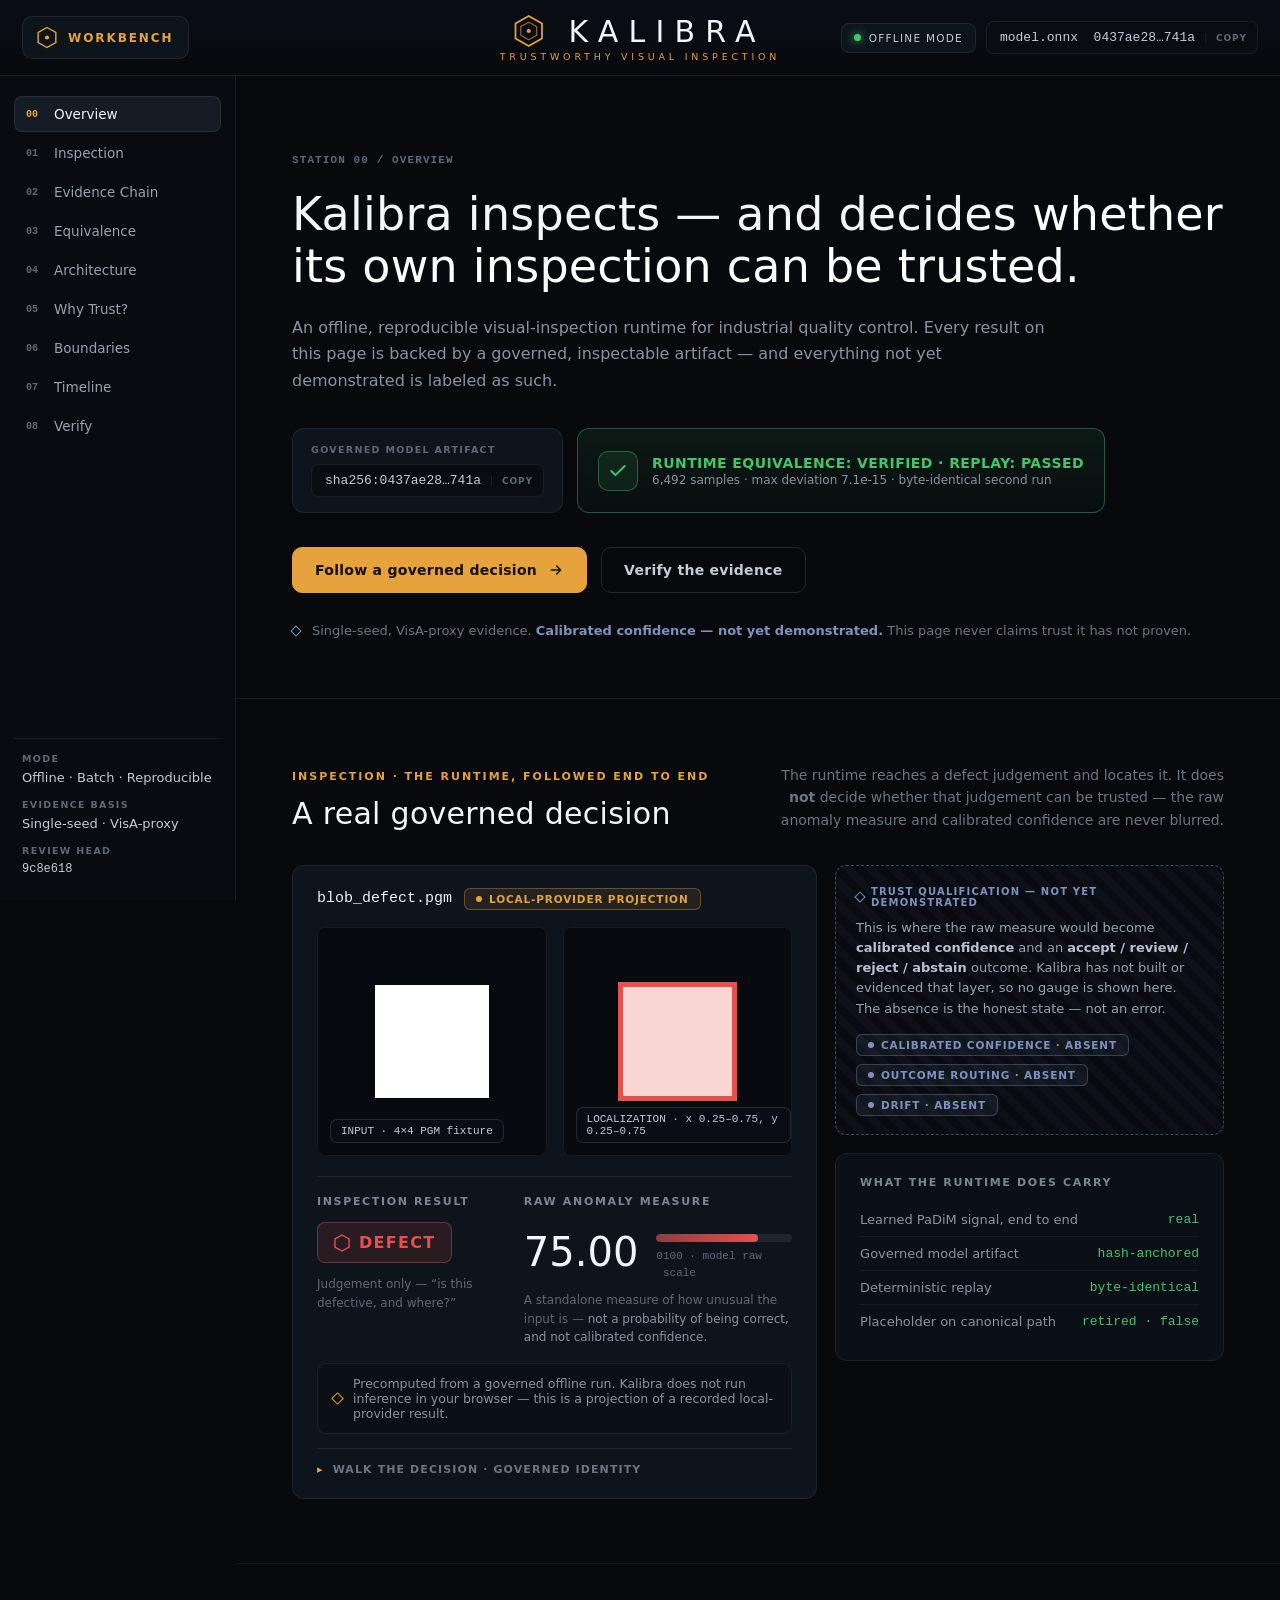
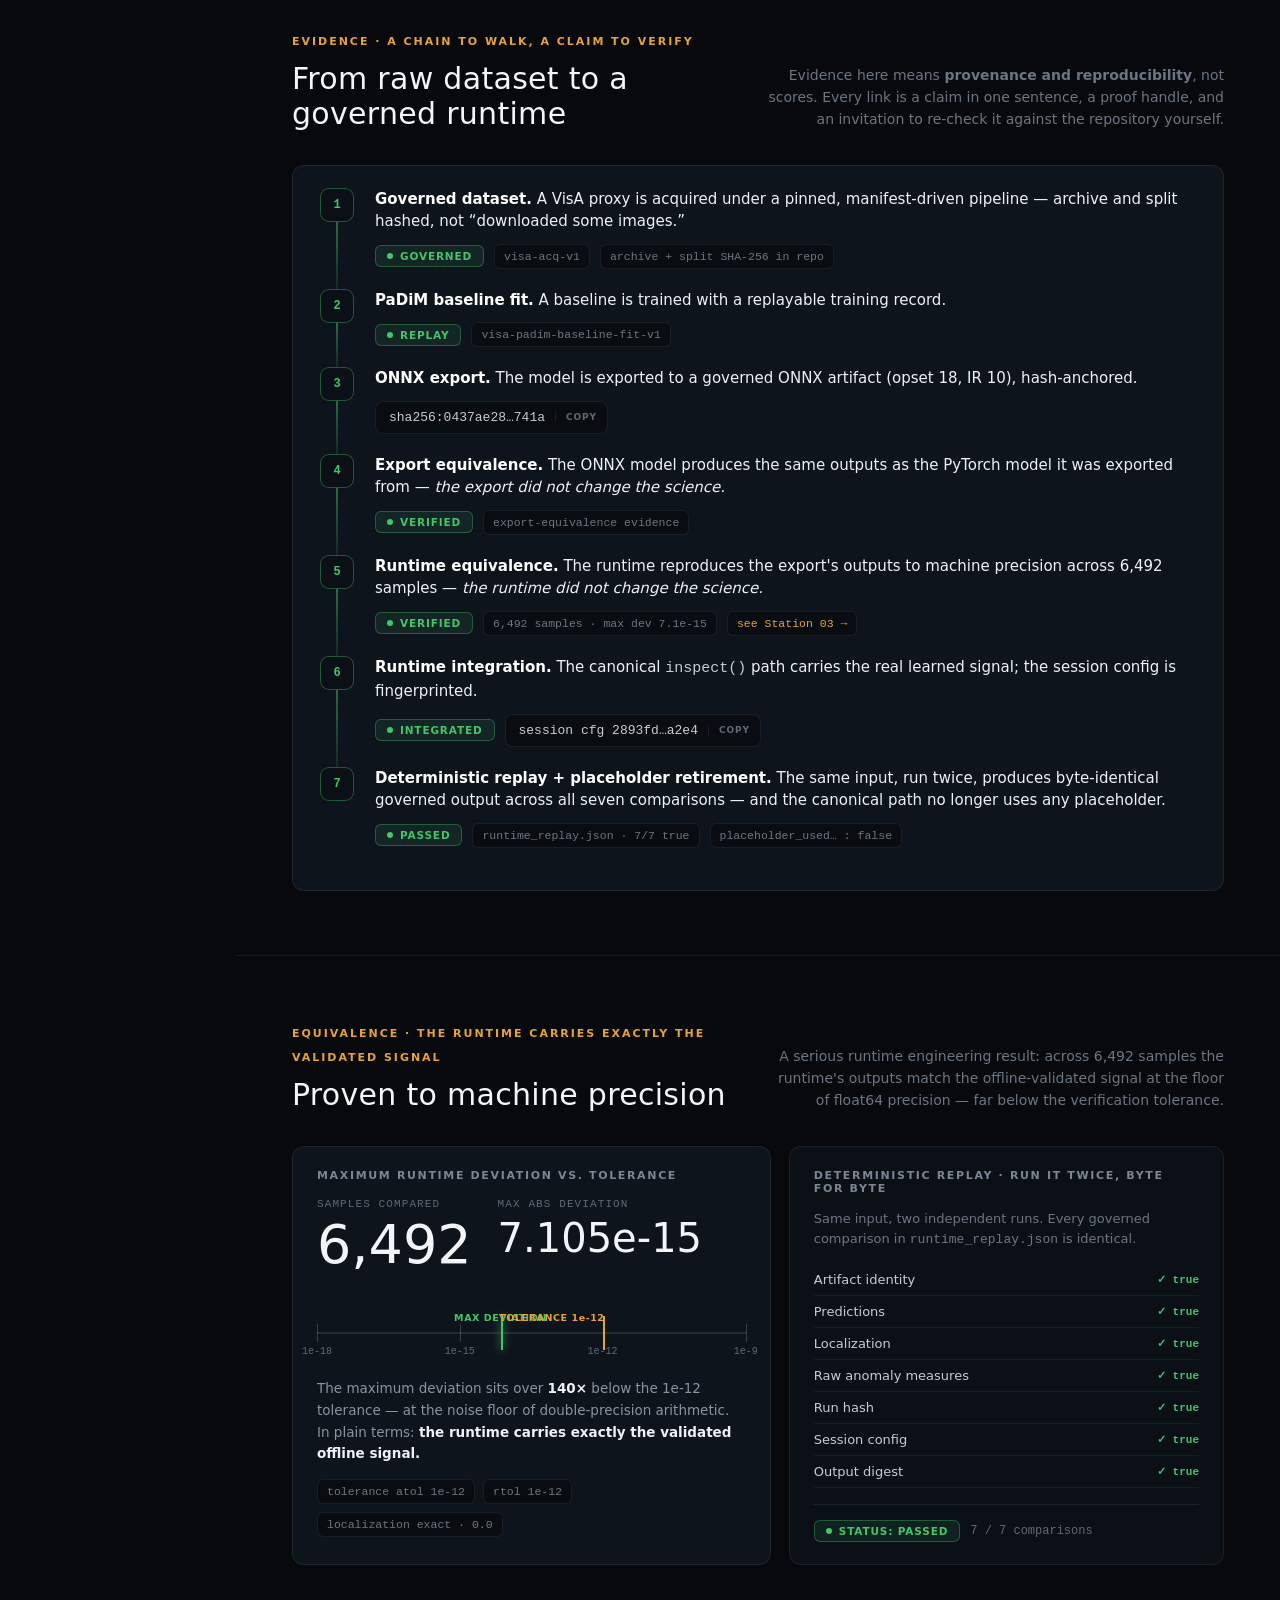
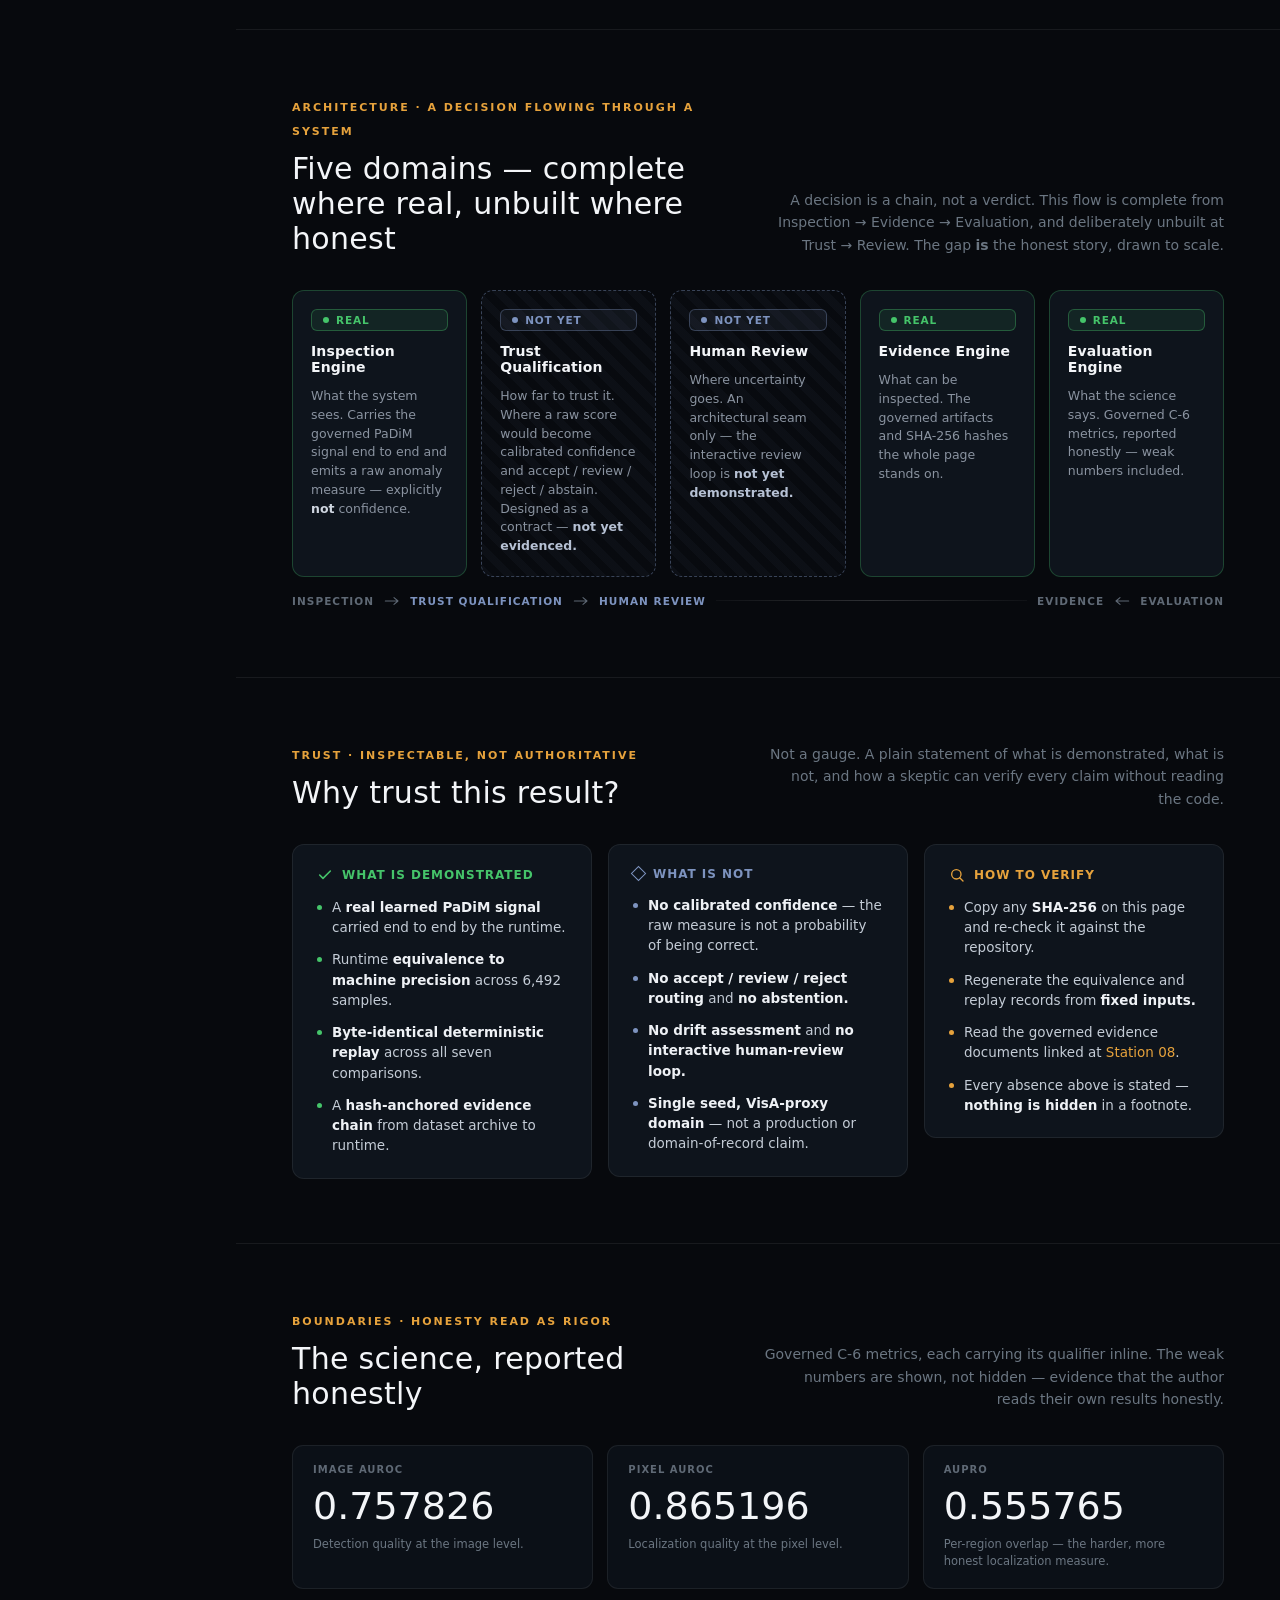
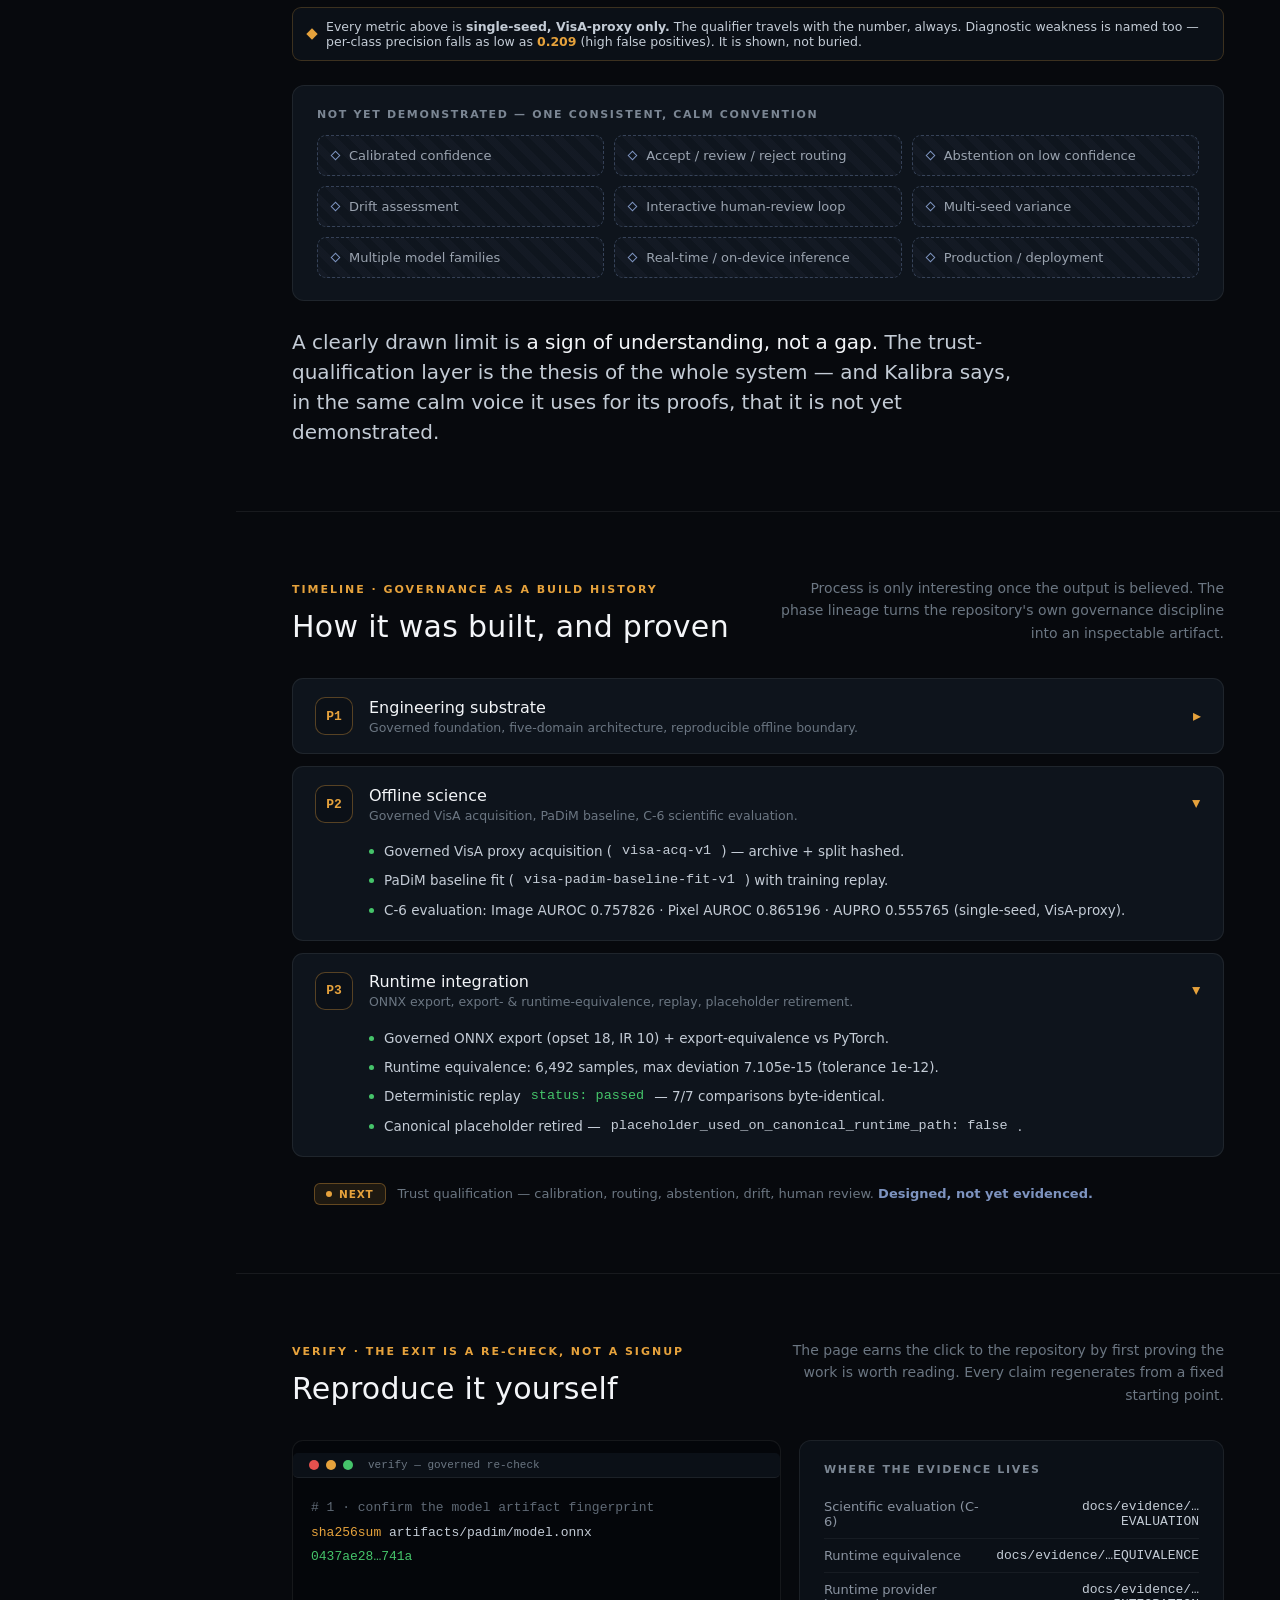
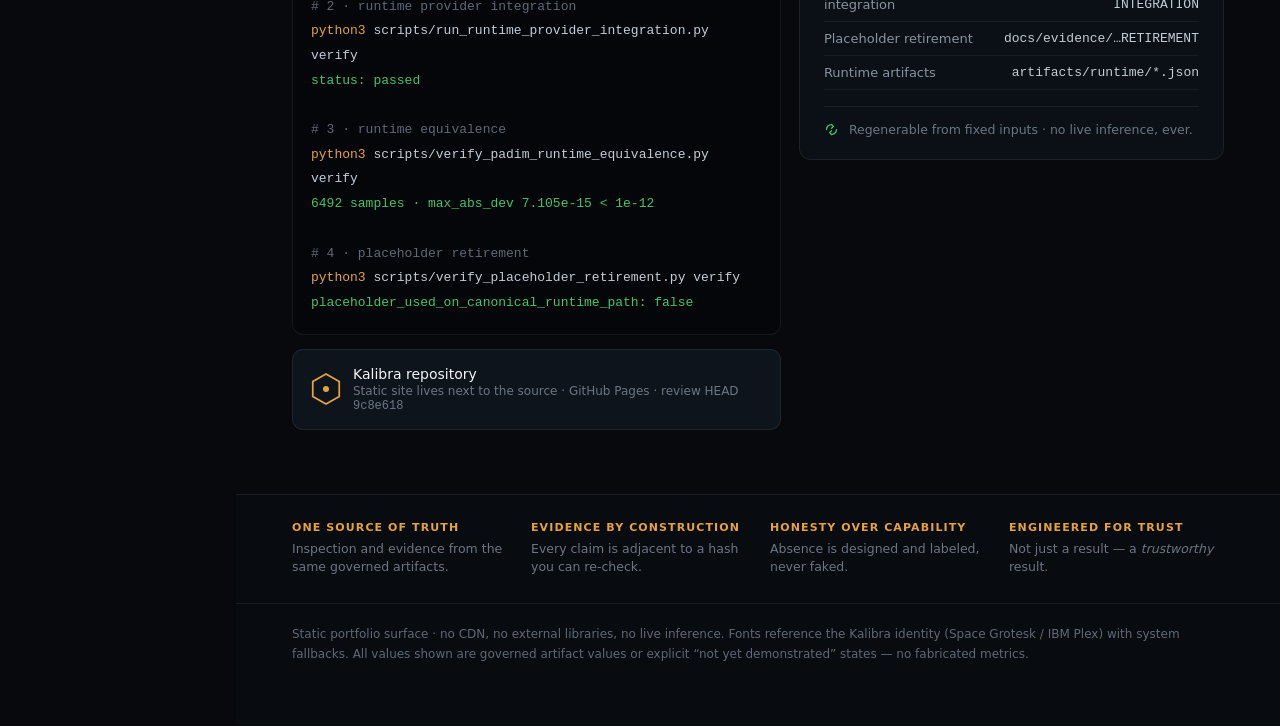
==== commit b132a20e: "docs: finalize public repository polish" ====
--- a/assets/portfolio-experience/index.html
+++ b/assets/portfolio-experience/index.html
@@ -592,7 +592,7 @@
       <div class="fp"><div class="t" style="color:var(--amber)">Engineered for trust</div><div class="s">Not just a result — a <i>trustworthy</i> result.</div></div>
     </div>
     <div class="proto-note">
-      Design handoff v1.0 · visually identical to the approved v0.2 prototype · no CDN, no external libraries, no live inference. Fonts reference the Kalibra identity (Space&nbsp;Grotesk / IBM&nbsp;Plex) with system fallbacks. All values shown are governed artifact values or explicit &ldquo;not yet demonstrated&rdquo; states — no fabricated metrics. Bound to the Portfolio UX Architecture v1.0.
+      Static portfolio surface · no CDN, no external libraries, no live inference. Fonts reference the Kalibra identity (Space&nbsp;Grotesk / IBM&nbsp;Plex) with system fallbacks. All values shown are governed artifact values or explicit &ldquo;not yet demonstrated&rdquo; states — no fabricated metrics.
     </div>
 
   </main>
--- a/assets/portfolio-experience/styles.css
+++ b/assets/portfolio-experience/styles.css
@@ -1,6 +1,6 @@
 /* ============================================================
-   KALIBRA — Portfolio Experience · Design Handoff v1.0
-   Visually identical to the approved v0.2 prototype.
+   KALIBRA — Portfolio Experience · Static Baseline Asset
+   Public-safe static portfolio baseline.
    No CDN, no external libraries. Fonts reference the Kalibra
    identity (Space Grotesk / IBM Plex) with system fallbacks
    so the page is fully offline-renderable.
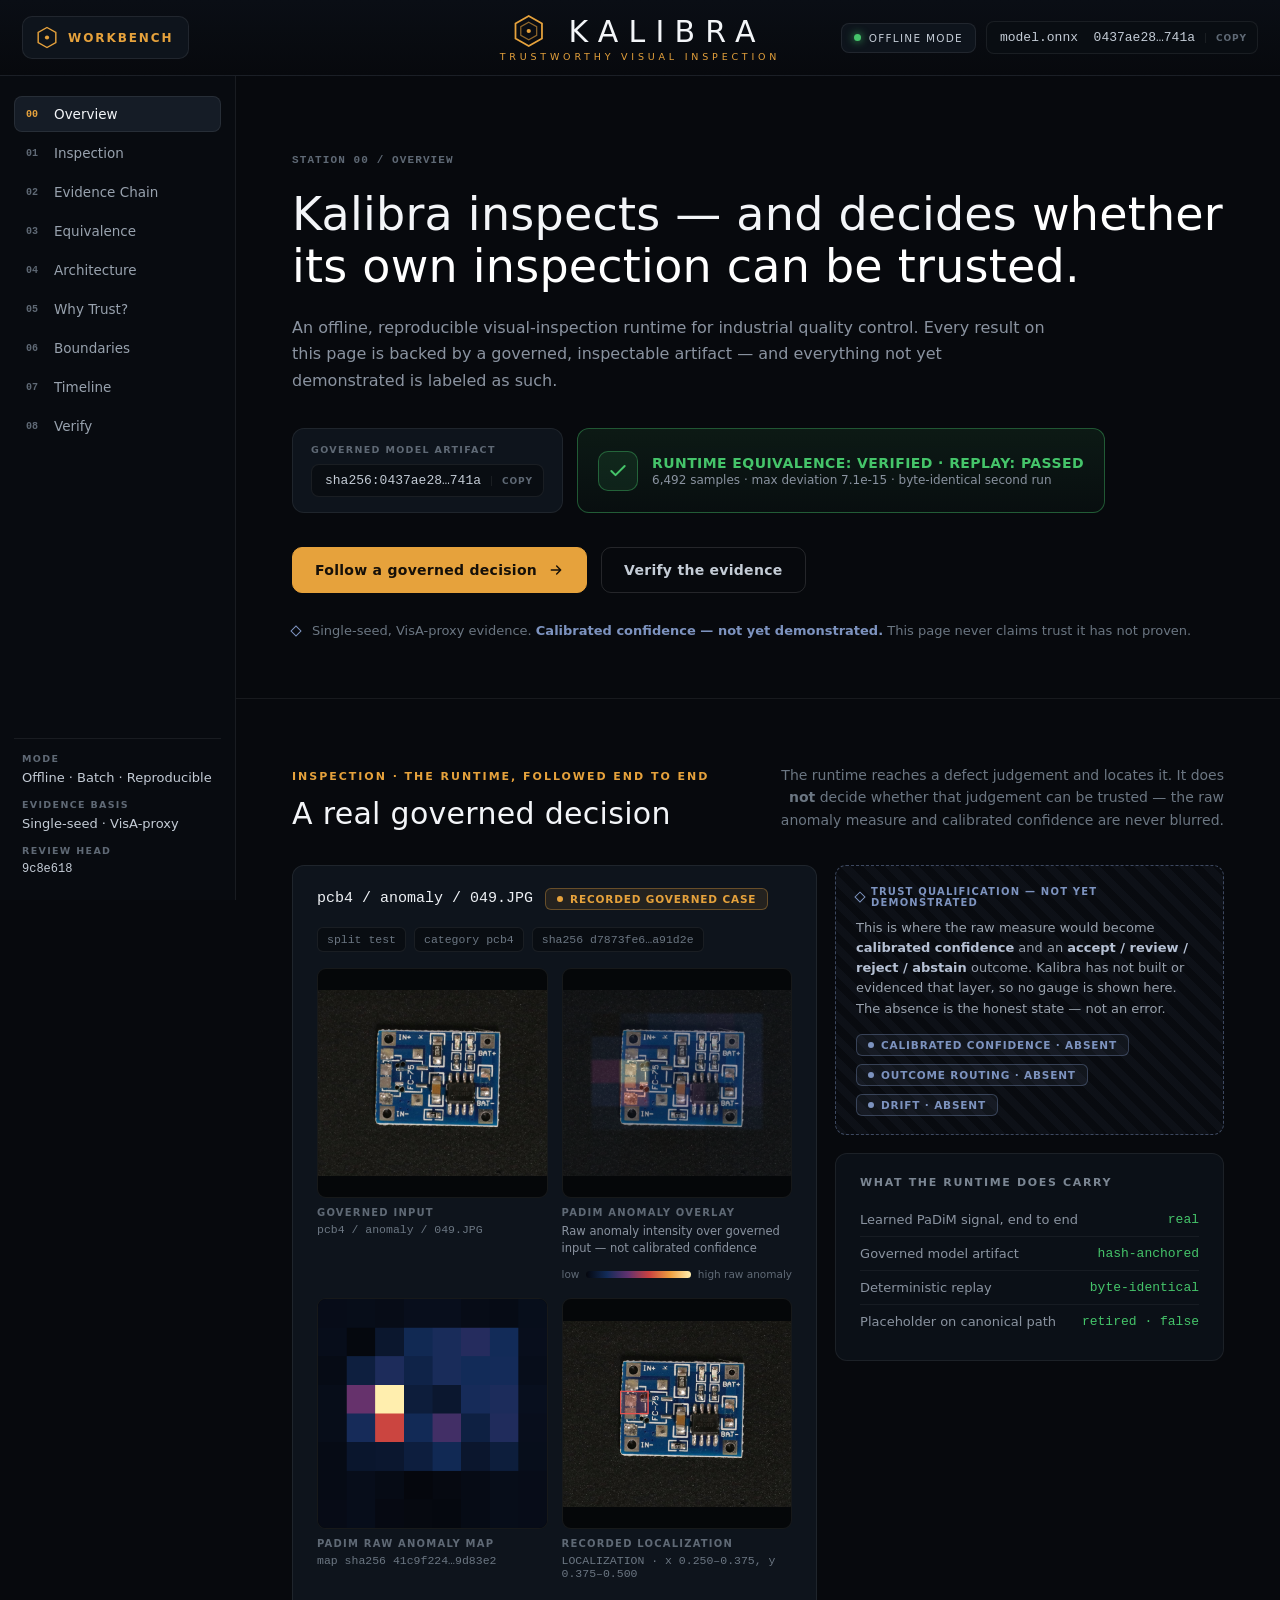
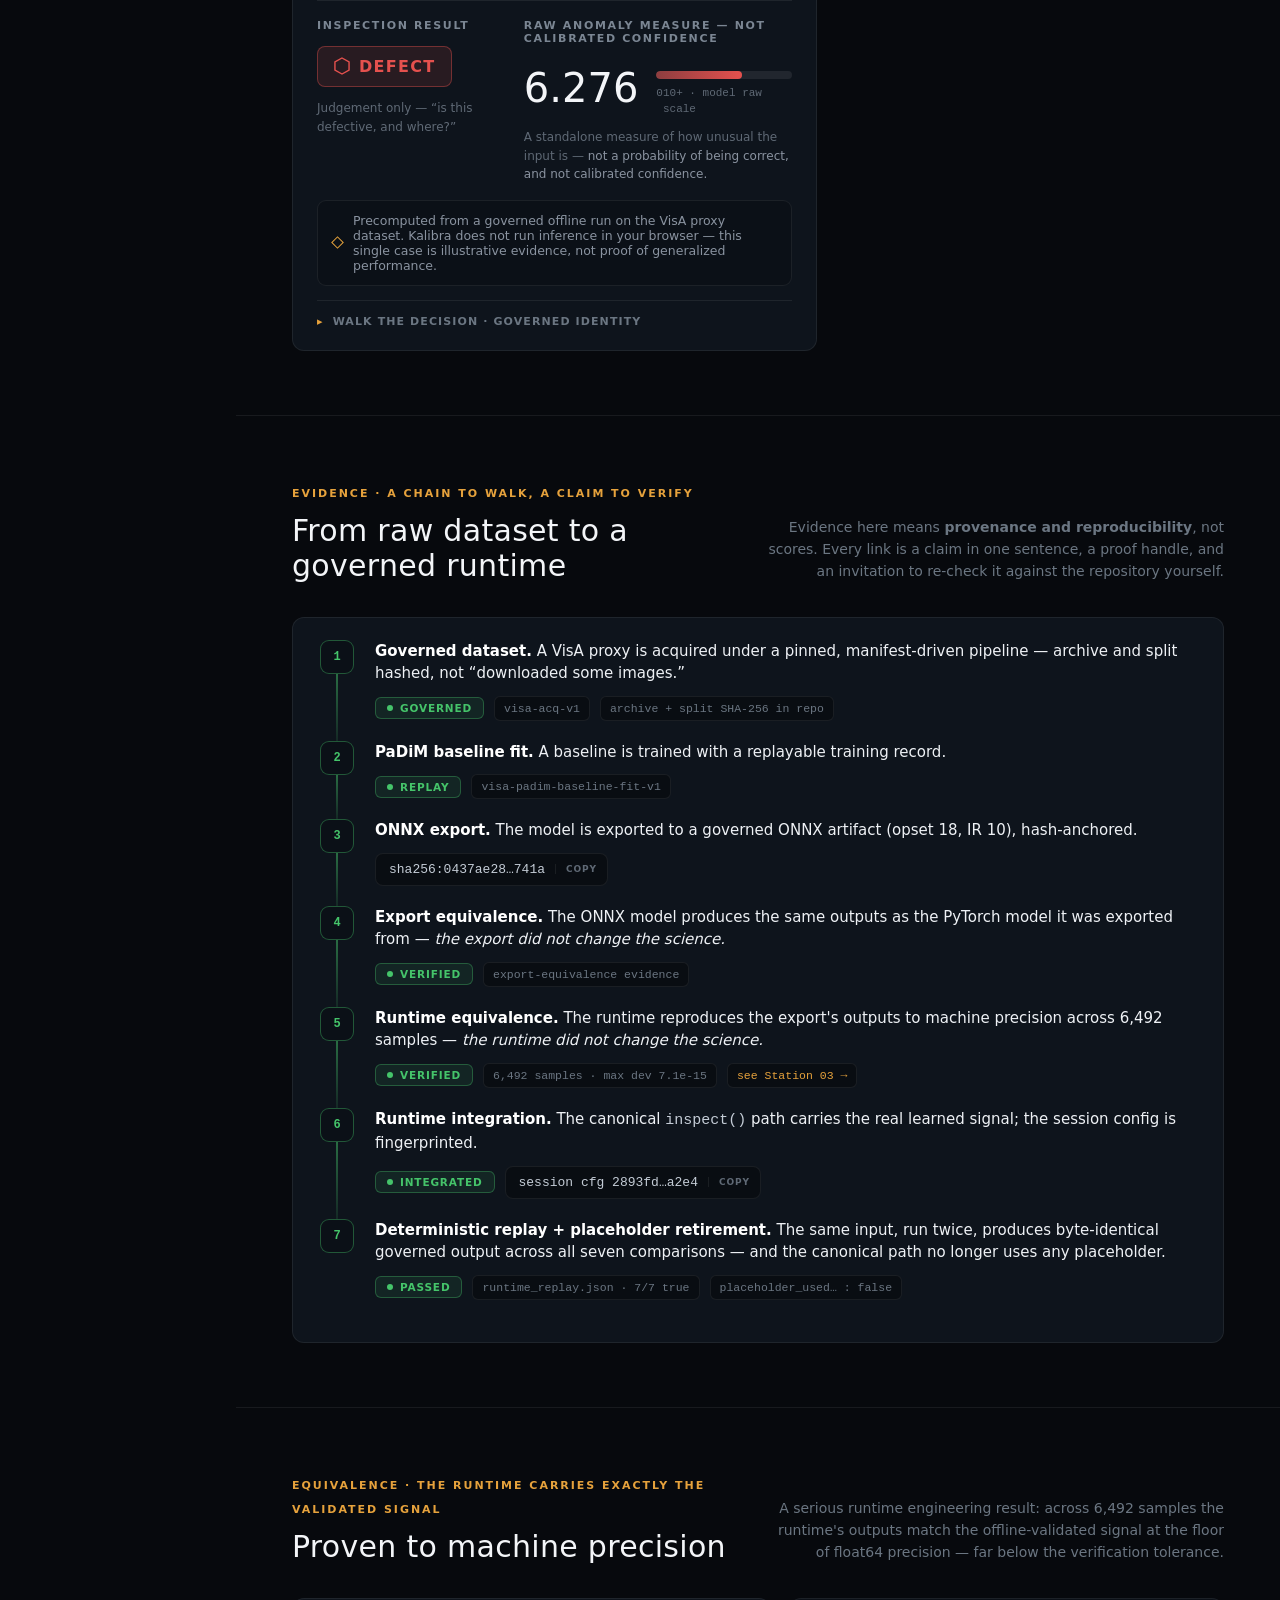
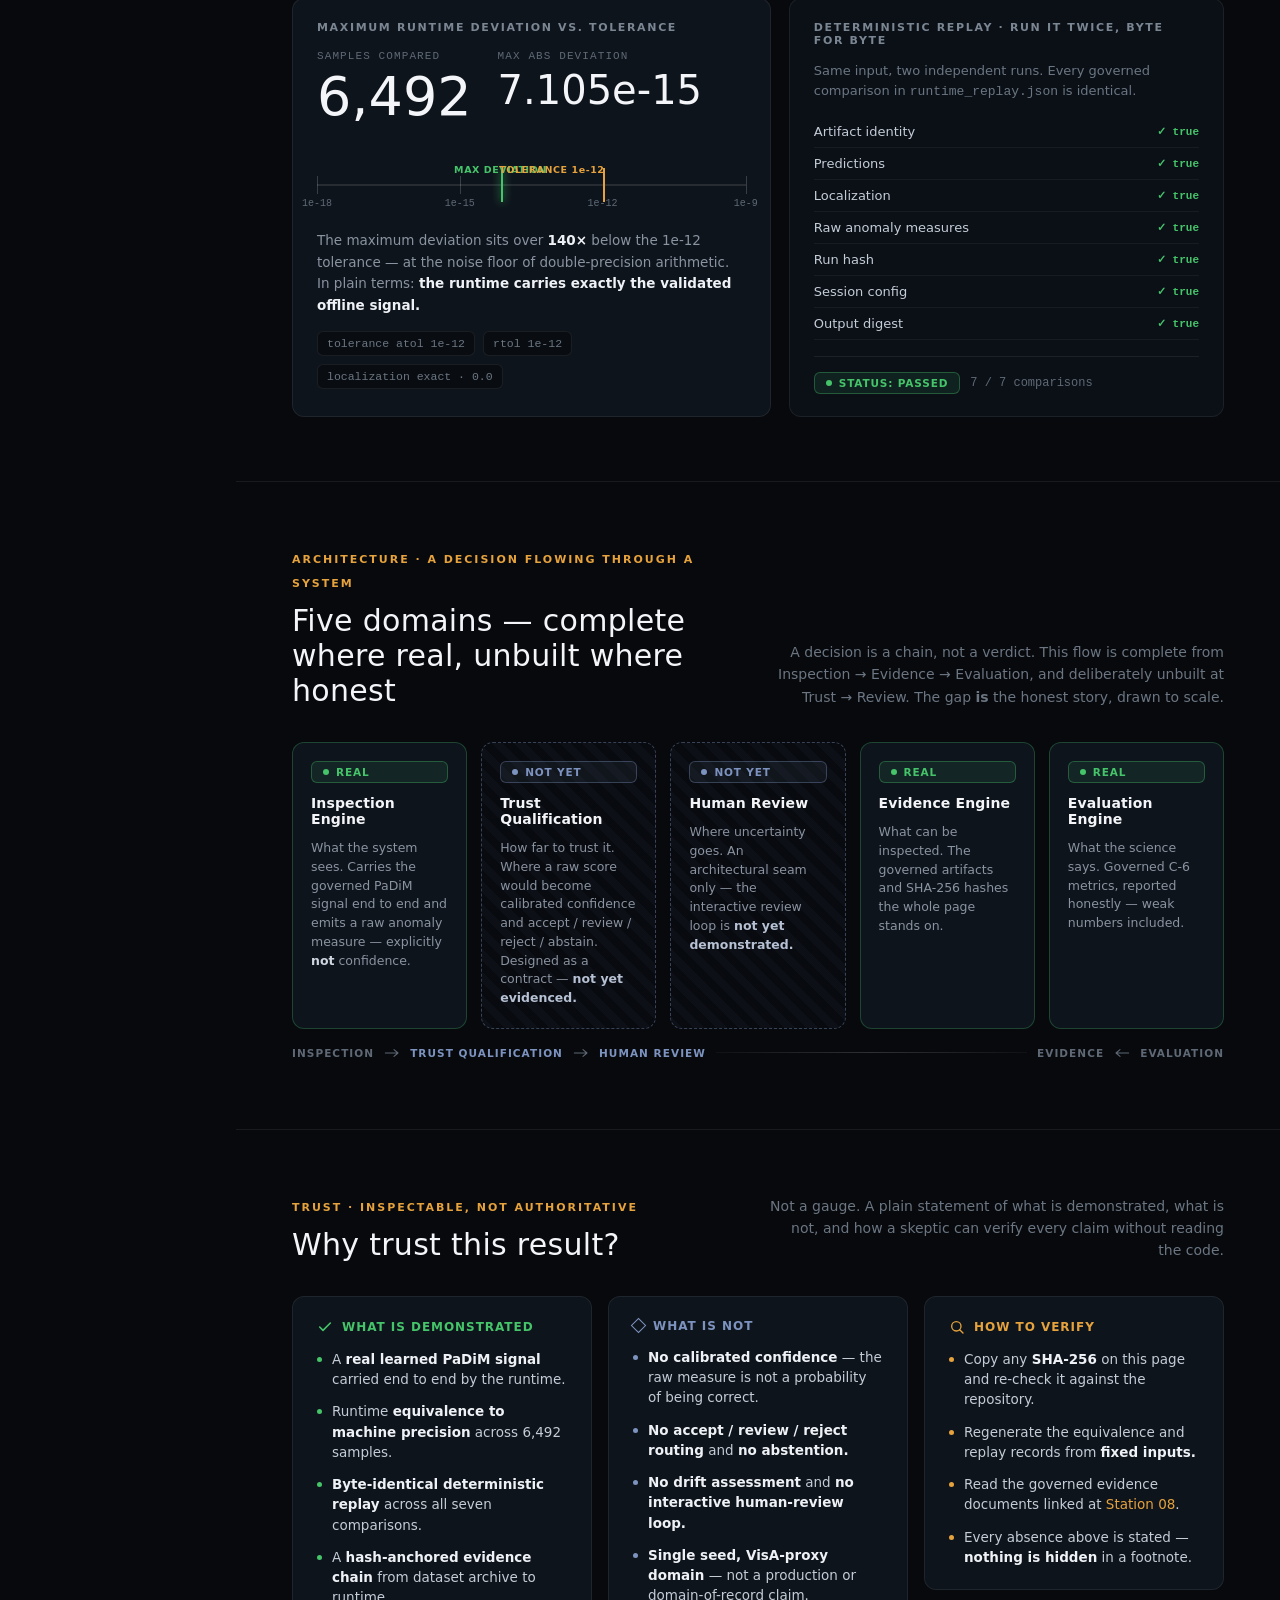
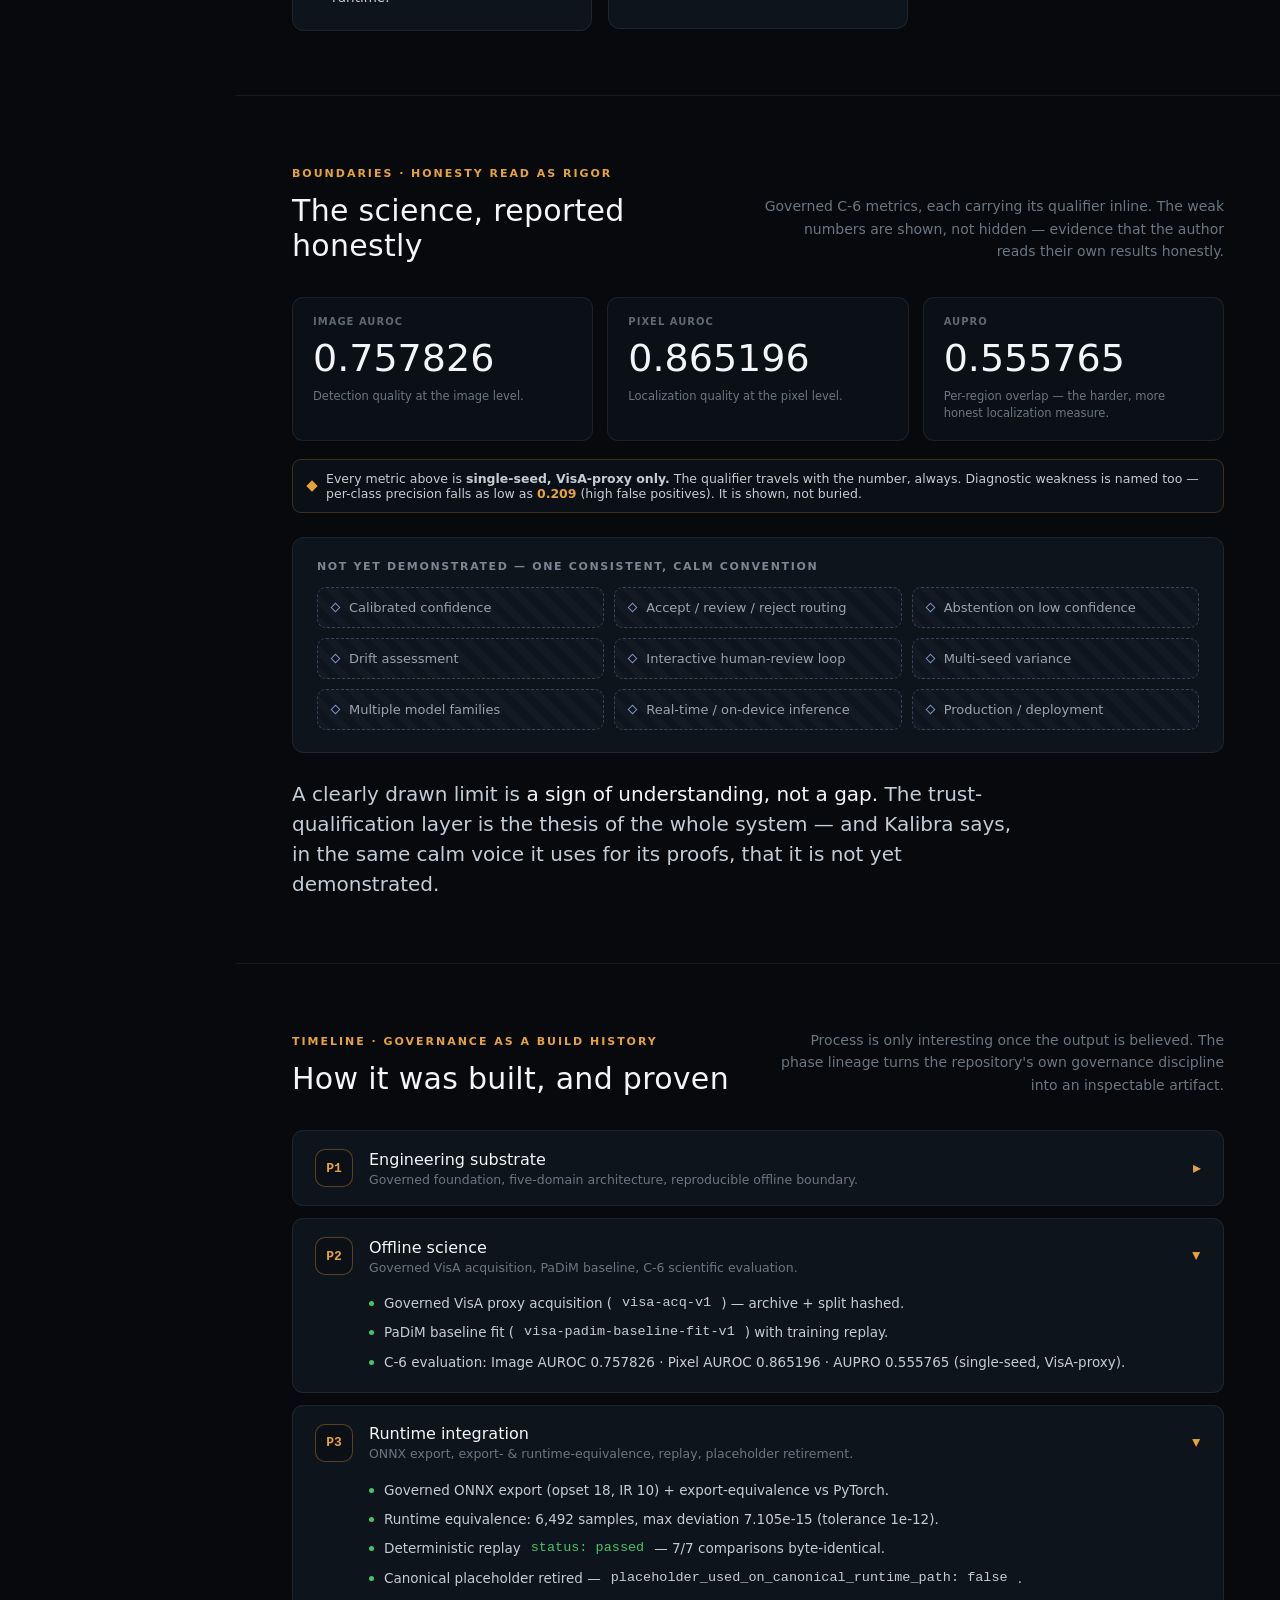
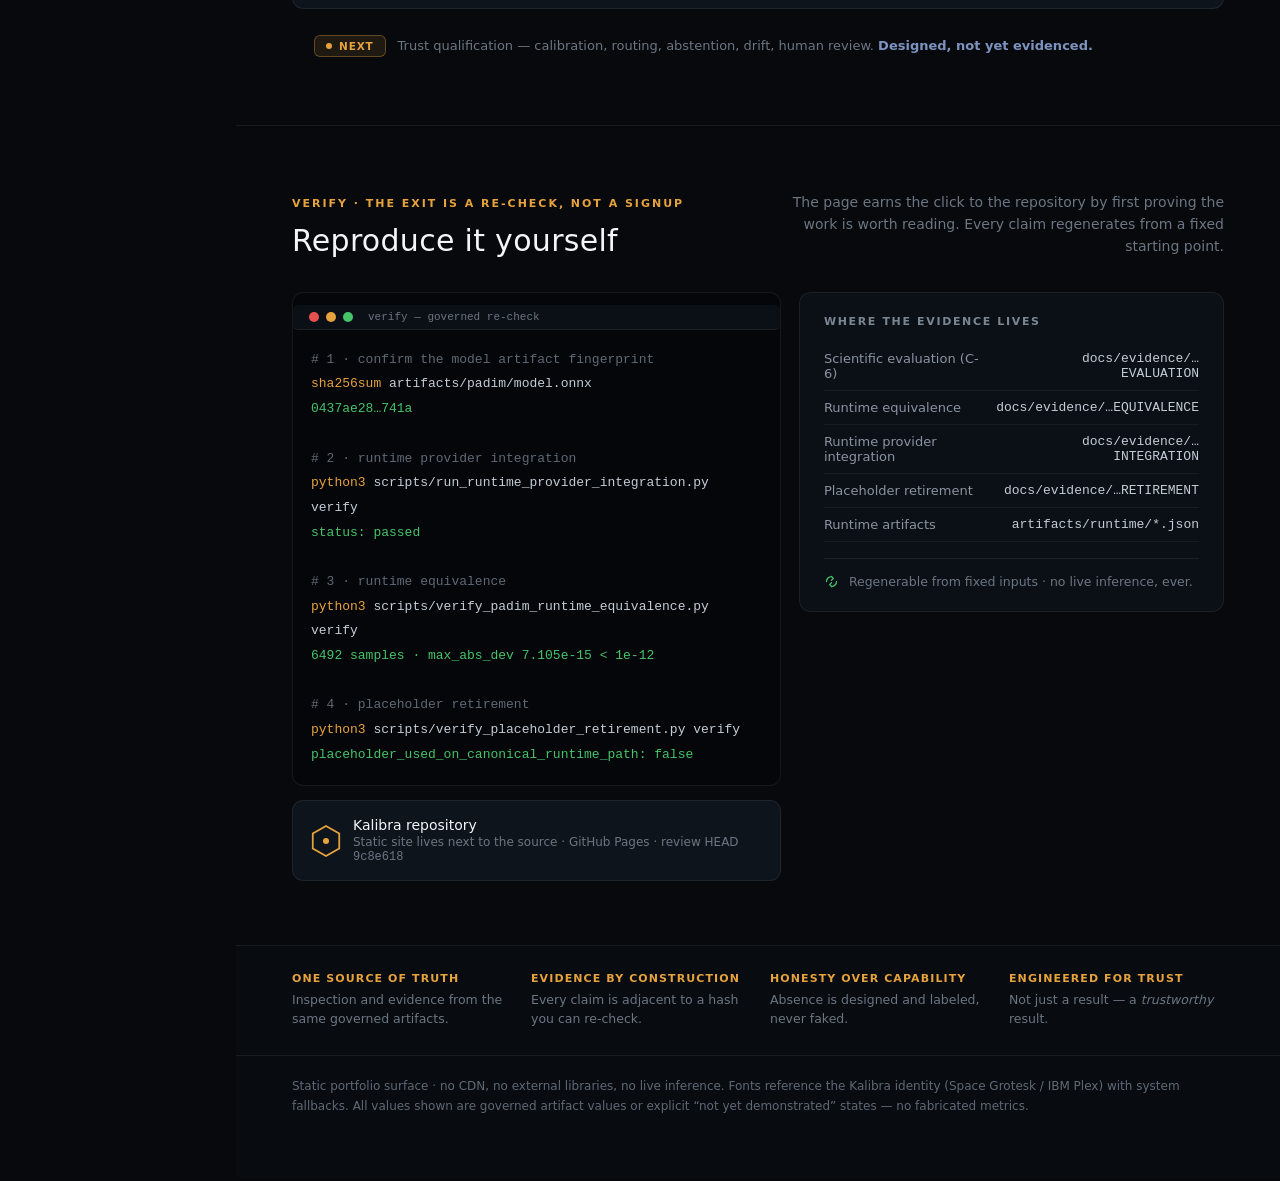
==== commit 50749979: "feat: complete public readiness improvements" ====
--- a/assets/portfolio-experience/index.html
+++ b/assets/portfolio-experience/index.html
@@ -4,6 +4,7 @@
 <meta charset="utf-8">
 <meta name="viewport" content="width=device-width, initial-scale=1">
 <title>Kalibra — Portfolio Experience</title>
+<link rel="icon" href="data:,">
 <link rel="stylesheet" href="styles.css">
 </head>
 <body>
@@ -106,29 +107,61 @@
       <div class="insp-grid">
         <!-- left: the decision -->
         <div class="card">
-          <div style="display:flex;align-items:center;gap:12px;margin-bottom:16px;flex-wrap:wrap">
-            <span class="mono" style="font-size:15px;color:var(--ink2)">blob_defect.pgm</span>
-            <span class="st amber"><span class="sd"></span>Local-provider projection</span>
-          </div>
-
-          <div style="display:flex;gap:16px">
-            <div style="flex:1;min-width:0">
-              <div class="frame">
-                <img alt="Governed inspection input, rendered from the local-provider projection" src="data:image/svg+xml,%3Csvg%20xmlns=%22http://www.w3.org/2000/svg%22%20viewBox=%220%200%204%204%22%20shape-rendering=%22crispEdges%22%3E%3Crect%20width=%22100%25%22%20height=%22100%25%22%20fill=%22%23070a0e%22/%3E%3Crect%20x=%221%22%20y=%221%22%20width=%221%22%20height=%221%22%20fill=%22rgb%28255,255,255%29%22/%3E%3Crect%20x=%222%22%20y=%221%22%20width=%221%22%20height=%221%22%20fill=%22rgb%28255,255,255%29%22/%3E%3Crect%20x=%221%22%20y=%222%22%20width=%221%22%20height=%221%22%20fill=%22rgb%28255,255,255%29%22/%3E%3Crect%20x=%222%22%20y=%222%22%20width=%221%22%20height=%221%22%20fill=%22rgb%28255,255,255%29%22/%3E%3C/svg%3E">
-                <div class="tag">INPUT · 4×4 PGM fixture</div>
+          <div class="inspection-case-head">
+            <div class="case-title">
+              <span class="mono sample">pcb4 / anomaly / 049.JPG</span>
+              <span class="st amber"><span class="sd"></span>Recorded governed case</span>
+            </div>
+            <div class="case-meta">
+              <span class="pathpill">split test</span>
+              <span class="pathpill">category pcb4</span>
+              <span class="pathpill">sha256 d7873fe6…a91d2e</span>
+            </div>
+          </div>
+
+          <div class="inspection-visuals">
+            <figure class="visual-panel">
+              <div class="visual-frame">
+                <img alt="Governed VisA-proxy PCB inspection input" src="media/runtime-inspection/pcb4-049-input.jpg">
               </div>
-            </div>
-            <div style="flex:1;min-width:0">
-              <div class="frame">
-                <img alt="Defect localization overlay" src="data:image/svg+xml,%3Csvg%20xmlns=%22http://www.w3.org/2000/svg%22%20viewBox=%220%200%204%204%22%20shape-rendering=%22crispEdges%22%3E%3Crect%20width=%22100%25%22%20height=%22100%25%22%20fill=%22%23070a0e%22/%3E%3Crect%20x=%221%22%20y=%221%22%20width=%221%22%20height=%221%22%20fill=%22rgb%28255,255,255%29%22/%3E%3Crect%20x=%222%22%20y=%221%22%20width=%221%22%20height=%221%22%20fill=%22rgb%28255,255,255%29%22/%3E%3Crect%20x=%221%22%20y=%222%22%20width=%221%22%20height=%221%22%20fill=%22rgb%28255,255,255%29%22/%3E%3Crect%20x=%222%22%20y=%222%22%20width=%221%22%20height=%221%22%20fill=%22rgb%28255,255,255%29%22/%3E%3Crect%20x=%221%22%20y=%221%22%20width=%222%22%20height=%222%22%20fill=%22%23e5514e%22%20fill-opacity=%220.24%22%20stroke=%22%23e5514e%22%20stroke-width=%220.08%22/%3E%3C/svg%3E">
-                <div class="tag">LOCALIZATION · x 0.25–0.75, y 0.25–0.75</div>
+              <figcaption class="visual-caption">
+                <span class="t">Governed input</span>
+                <span class="s">pcb4 / anomaly / 049.JPG</span>
+              </figcaption>
+            </figure>
+            <figure class="visual-panel">
+              <div class="visual-frame">
+                <img alt="Semi-transparent PaDiM raw anomaly intensity over the governed PCB input" src="media/runtime-inspection/pcb4-049-anomaly-overlay.png">
               </div>
-            </div>
+              <figcaption class="visual-caption">
+                <span class="t">PaDiM anomaly overlay</span>
+                <span class="s visual-explainer">Raw anomaly intensity over governed input — not calibrated confidence</span>
+                <span class="heat-legend"><span>low</span><span class="ramp"></span><span>high raw anomaly</span></span>
+              </figcaption>
+            </figure>
+            <figure class="visual-panel">
+              <div class="visual-frame">
+                <img alt="PaDiM raw anomaly map for the governed PCB case" src="media/runtime-inspection/pcb4-049-padim-map.png">
+              </div>
+              <figcaption class="visual-caption">
+                <span class="t">PaDiM raw anomaly map</span>
+                <span class="s">map sha256 41c9f224…9d83e2</span>
+              </figcaption>
+            </figure>
+            <figure class="visual-panel">
+              <div class="visual-frame">
+                <img alt="Recorded localization region overlaid on the governed PCB input" src="media/runtime-inspection/pcb4-049-localization.png">
+              </div>
+              <figcaption class="visual-caption">
+                <span class="t">Recorded localization</span>
+                <span class="s">LOCALIZATION · x 0.250–0.375, y 0.375–0.500</span>
+              </figcaption>
+            </figure>
           </div>
 
           <div style="height:1px;background:var(--line);margin:20px 0 18px"></div>
 
-          <div style="display:grid;grid-template-columns:0.8fr 1.2fr;gap:28px;align-items:start">
+          <div class="result-grid">
             <div>
               <div class="card-k">Inspection result</div>
               <div style="display:inline-flex;align-items:center;gap:9px;background:rgba(229,81,78,0.12);border:1px solid rgba(229,81,78,0.4);border-radius:8px;padding:10px 16px">
@@ -138,12 +171,12 @@
               <p style="font:400 12px var(--body);color:var(--mut4);margin-top:12px;line-height:1.55">Judgement only — &ldquo;is this defective, and where?&rdquo;</p>
             </div>
             <div>
-              <div class="card-k">Raw anomaly measure</div>
+              <div class="card-k">Raw anomaly measure — not calibrated confidence</div>
               <div style="display:flex;align-items:center;gap:18px">
-                <span class="metric-big">75.00</span>
+                <span class="metric-big">6.276</span>
                 <div style="flex:1">
-                  <div class="bar"><i style="width:75%"></i></div>
-                  <div style="display:flex;justify-content:space-between;margin-top:6px"><span class="mono" style="font-size:11px;color:var(--mut4)">0</span><span class="mono" style="font-size:11px;color:var(--mut4)">100 · model raw scale</span></div>
+                  <div class="bar"><i style="width:63%"></i></div>
+                  <div class="raw-scale"><span class="mono" style="font-size:11px;color:var(--mut4)">0</span><span class="mono" style="font-size:11px;color:var(--mut4)">10+ · model raw scale</span></div>
                 </div>
               </div>
               <p style="font:400 12px var(--body);color:var(--mut4);margin-top:10px;line-height:1.55">A standalone measure of how unusual the input is — <span style="color:var(--mut2)">not a probability of being correct, and not calibrated confidence.</span></p>
@@ -152,7 +185,7 @@
 
           <div class="precomp">
             <span class="sq"></span>
-            <span>Precomputed from a governed offline run. Kalibra does not run inference in your browser — this is a projection of a recorded local-provider result.</span>
+            <span>Precomputed from a governed offline run on the VisA proxy dataset. Kalibra does not run inference in your browser — this single case is illustrative evidence, not proof of generalized performance.</span>
           </div>
 
           <details class="disclose">
@@ -160,7 +193,9 @@
             <div style="margin-top:14px">
               <div class="kv"><span class="k">Model identity</span><span class="v">kalibra-padim-onnx-export-v1</span></div>
               <div class="kv"><span class="k">Model artifact</span><span class="v">sha256:0437ae28…741a</span></div>
-              <div class="kv"><span class="k">Input content hash</span><span class="v">8b719296…0da45e</span></div>
+              <div class="kv"><span class="k">Input content hash</span><span class="v">d7873fe6…a91d2e</span></div>
+              <div class="kv"><span class="k">Anomaly-map hash</span><span class="v">41c9f224…9d83e2</span></div>
+              <div class="kv"><span class="k">Projection manifest</span><span class="v">c60a3bd4…3bb25c</span></div>
               <div class="kv"><span class="k">Feature contract</span><span class="v">…rgb64-bilinear-float64-patch8-v1</span></div>
               <div class="kv"><span class="k">Toolchain pin</span><span class="v">onnxruntime 1.19.2 · numpy 2.0.2 · python 3.9.6</span></div>
               <div class="kv"><span class="k">Determinism</span><span class="v">single-thread · ORT_DISABLE_ALL · CPU EP</span></div>
--- a/assets/portfolio-experience/styles.css
+++ b/assets/portfolio-experience/styles.css
@@ -122,6 +122,22 @@
 
 /* ---------- INSPECTION ---------- */
 .insp-grid{display:grid;grid-template-columns:1.35fr 1fr;gap:18px;align-items:start}
+.inspection-case-head{display:flex;align-items:flex-start;justify-content:space-between;gap:16px;margin-bottom:16px;flex-wrap:wrap}
+.case-title{display:flex;align-items:center;gap:12px;flex-wrap:wrap}
+.case-title .sample{font-size:15px;color:var(--ink2)}
+.case-meta{display:flex;align-items:center;gap:8px;flex-wrap:wrap}
+.inspection-visuals{display:grid;grid-template-columns:repeat(2,minmax(0,1fr));gap:18px 14px}
+.visual-panel{min-width:0}
+.visual-frame{border-radius:9px;overflow:hidden;background:#050709;border:1px solid var(--line);position:relative;aspect-ratio:1/1;display:grid;place-items:center}
+.visual-frame img{width:100%;height:100%;display:block;object-fit:contain}
+.visual-caption{display:flex;flex-direction:column;gap:5px;margin-top:9px}
+.visual-caption .t{font:600 10px var(--disp);letter-spacing:.12em;color:var(--mut4);text-transform:uppercase}
+.visual-caption .s{font:400 11.5px var(--mono);color:var(--mut3);overflow-wrap:anywhere}
+.visual-caption .visual-explainer{font-family:var(--body);line-height:1.45;color:var(--mut2)}
+.heat-legend{display:grid;grid-template-columns:auto 1fr auto;align-items:center;gap:7px;margin-top:7px;font:400 10.5px var(--body);color:var(--mut4)}
+.heat-legend .ramp{height:7px;border-radius:5px;background:linear-gradient(90deg,#05070d,#122b58,#60316f,#ca4140,#ee9e3f,#ffeeae)}
+.result-grid{display:grid;grid-template-columns:0.8fr 1.2fr;gap:28px;align-items:start}
+.raw-scale{display:flex;justify-content:space-between;margin-top:6px}
 .frame{border-radius:9px;overflow:hidden;background:#050709;border:1px solid var(--line);position:relative}
 .frame img{width:100%;display:block;image-rendering:pixelated;aspect-ratio:1/1}
 .frame .tag{position:absolute;left:12px;bottom:12px;background:rgba(10,14,20,0.85);border:1px solid var(--line2);border-radius:7px;padding:5px 10px;font:400 11px var(--mono);color:var(--mut)}
@@ -244,3 +260,163 @@
   section.stn,#hero{padding:44px 26px}
   .wordmark{display:none}
 }
+
+@media (max-width:640px){
+  :root{--head:116px}
+
+  header.top{
+    height:auto;
+    min-height:var(--head);
+    align-items:flex-start;
+    flex-wrap:wrap;
+    gap:10px;
+    padding:10px 16px;
+  }
+  .brandchip{padding:8px 12px}
+  .brandchip span{font-size:11px}
+  .head-right{
+    width:100%;
+    min-width:0;
+    justify-content:space-between;
+    gap:8px;
+  }
+  .head-right .chip{flex:0 0 auto;padding:8px 10px}
+  .head-right > .hashrow{flex:1 1 auto}
+
+  main,
+  section.stn,
+  .card,
+  .grid,
+  .insp-grid,
+  .inspection-visuals,
+  .result-grid,
+  .eq-grid,
+  .verify-grid,
+  .three,
+  .arch,
+  .metrics,
+  .nyd-list,
+  .footer-principles,
+  .term,
+  .repo-cta,
+  .phase,
+  .phase .detail,
+  .phase .detail .di,
+  .kv,
+  .hashrow,
+  .pathpill,
+  .st{min-width:0;max-width:100%}
+
+  section.stn,#hero{padding:36px 16px}
+  .stn-head{
+    flex-direction:column;
+    align-items:flex-start;
+    gap:12px;
+    margin-bottom:24px;
+  }
+  .stn-head > div,
+  .stn-head .lede{
+    width:100%;
+    max-width:none;
+  }
+  .stn-head .lede{text-align:left}
+  .stn-title{font-size:28px;line-height:1.18}
+  .hero h1{font-size:36px;line-height:1.16}
+  .hero .sub{font-size:15px}
+
+  .card{padding:18px 16px}
+  .insp-grid,
+  .inspection-visuals,
+  .result-grid,
+  .eq-grid,
+  .verify-grid,
+  .three,
+  .arch,
+  .metrics,
+  .nyd-list,
+  .footer-principles{grid-template-columns:minmax(0,1fr)}
+
+  .identity-strip,
+  .cta-row{align-items:stretch}
+  .idcell,
+  .verdict-badge,
+  .cta{width:100%}
+  .verdict-badge{align-items:flex-start}
+  .verdict-badge > div:last-child{min-width:0}
+  .honest-line,
+  .precomp,
+  .qualbar,
+  .repo-cta{align-items:flex-start}
+
+  .inspection-case-head,
+  .case-title,
+  .case-meta{align-items:flex-start}
+  #inspection .card > div[style*="display:flex"][style*="gap:16px"]{flex-direction:column}
+  #inspection .card > div[style*="grid-template-columns:0.8fr"]{
+    grid-template-columns:minmax(0,1fr) !important;
+    gap:18px !important;
+  }
+  #inspection [style*="display:flex"][style*="gap:18px"]{flex-wrap:wrap}
+  .frame .tag{
+    right:12px;
+    max-width:calc(100% - 24px);
+    white-space:normal;
+    overflow-wrap:anywhere;
+  }
+
+  .archflow{
+    flex-wrap:wrap;
+    align-items:flex-start;
+    row-gap:8px;
+  }
+  .archflow .ar{display:none}
+
+  .kv{
+    align-items:flex-start;
+    flex-wrap:wrap;
+  }
+  .kv .v{
+    text-align:left;
+    max-width:100%;
+  }
+  .replay-row{flex-wrap:wrap;gap:6px 12px}
+  .phase > summary{
+    grid-template-columns:auto minmax(0,1fr) auto;
+    gap:12px;
+    padding:16px;
+  }
+  .phase .detail{padding:0 16px 18px}
+  .phase .detail .di{
+    display:block;
+    position:relative;
+    padding-left:15px;
+  }
+  .phase .detail .di .m{
+    position:absolute;
+    left:0;
+    top:.72em;
+    margin-top:0;
+  }
+
+  .term .bar{
+    height:auto;
+    min-height:24px;
+    flex-wrap:wrap;
+  }
+  .term pre{
+    padding:14px;
+    font-size:12px;
+    overflow-wrap:anywhere;
+  }
+  .footer-principles{padding:24px 16px;gap:18px}
+  .proto-note{padding:18px 16px 44px}
+
+  .hashrow,
+  .pathpill,
+  .st{overflow-wrap:anywhere}
+  .hashrow{flex-wrap:wrap}
+  .hashrow .h,
+  .mono,
+  .kv .v,
+  .term pre{overflow-wrap:anywhere;word-break:break-word}
+}
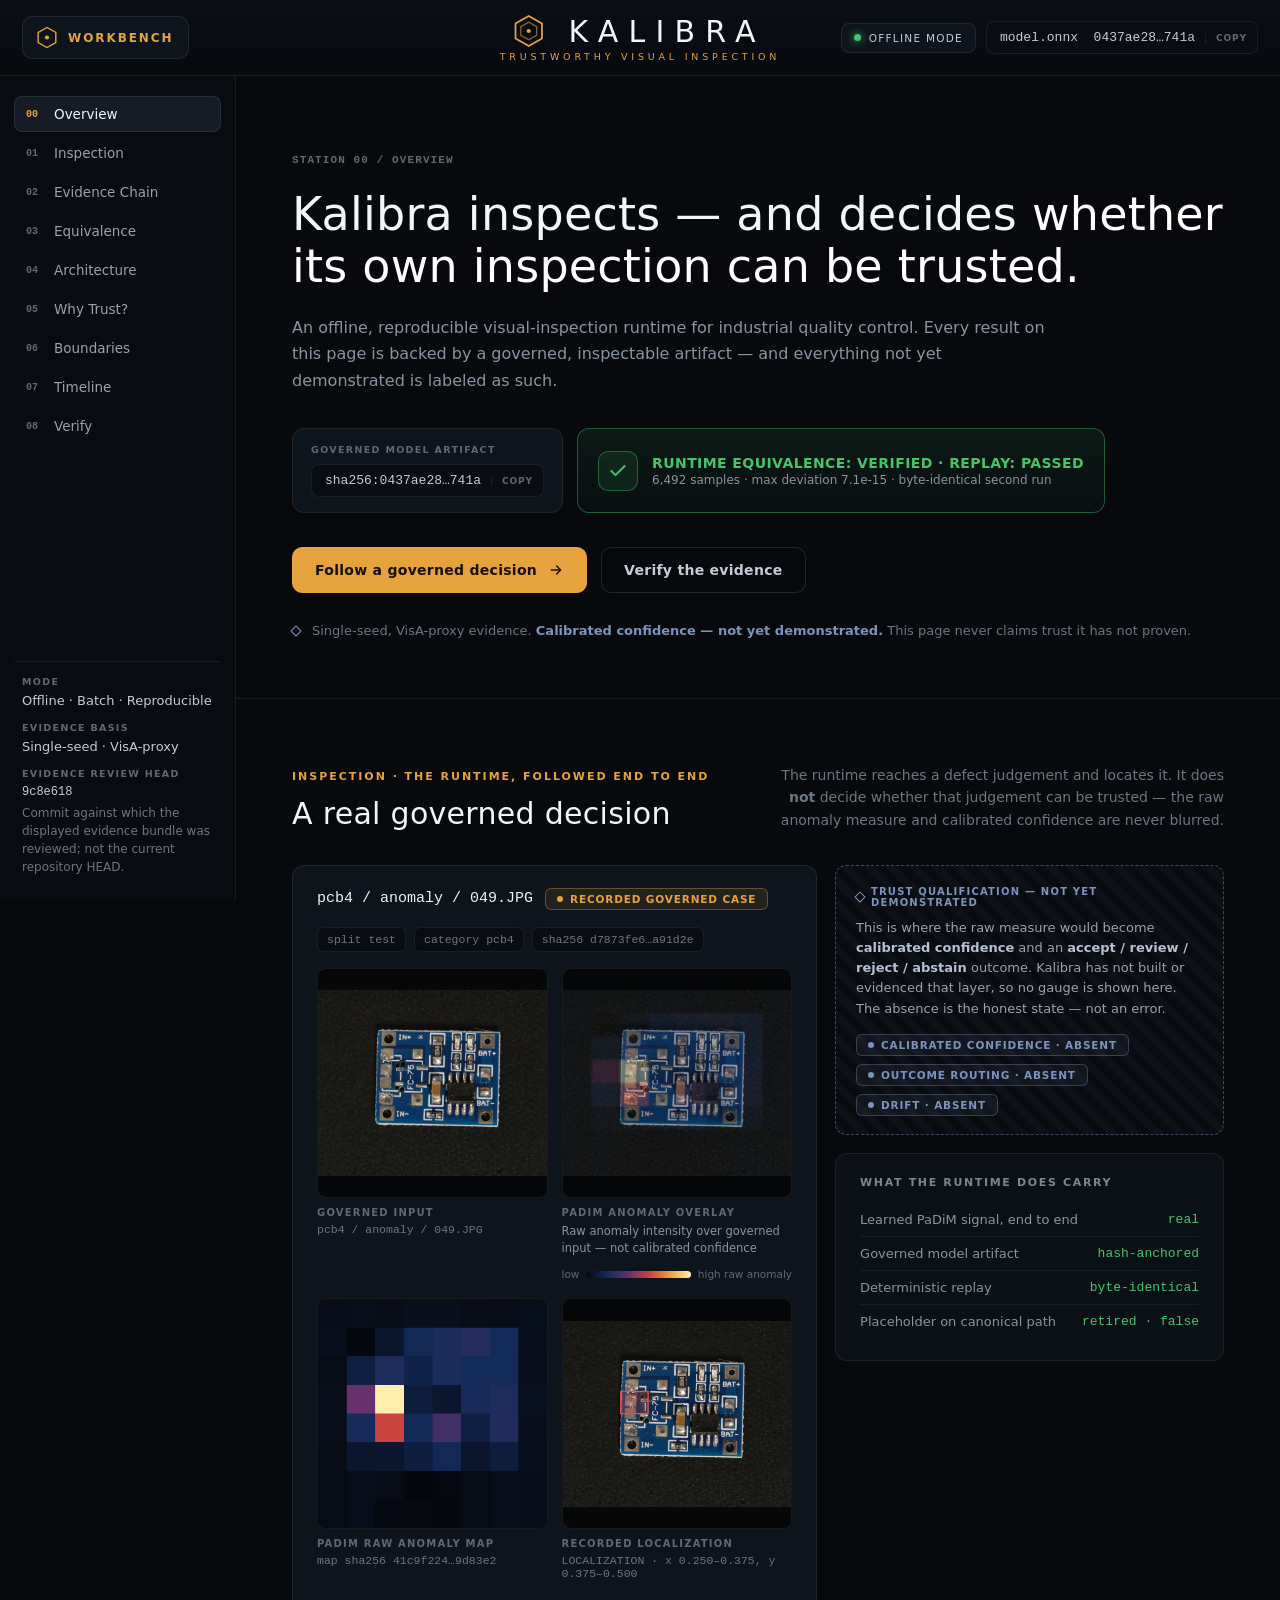
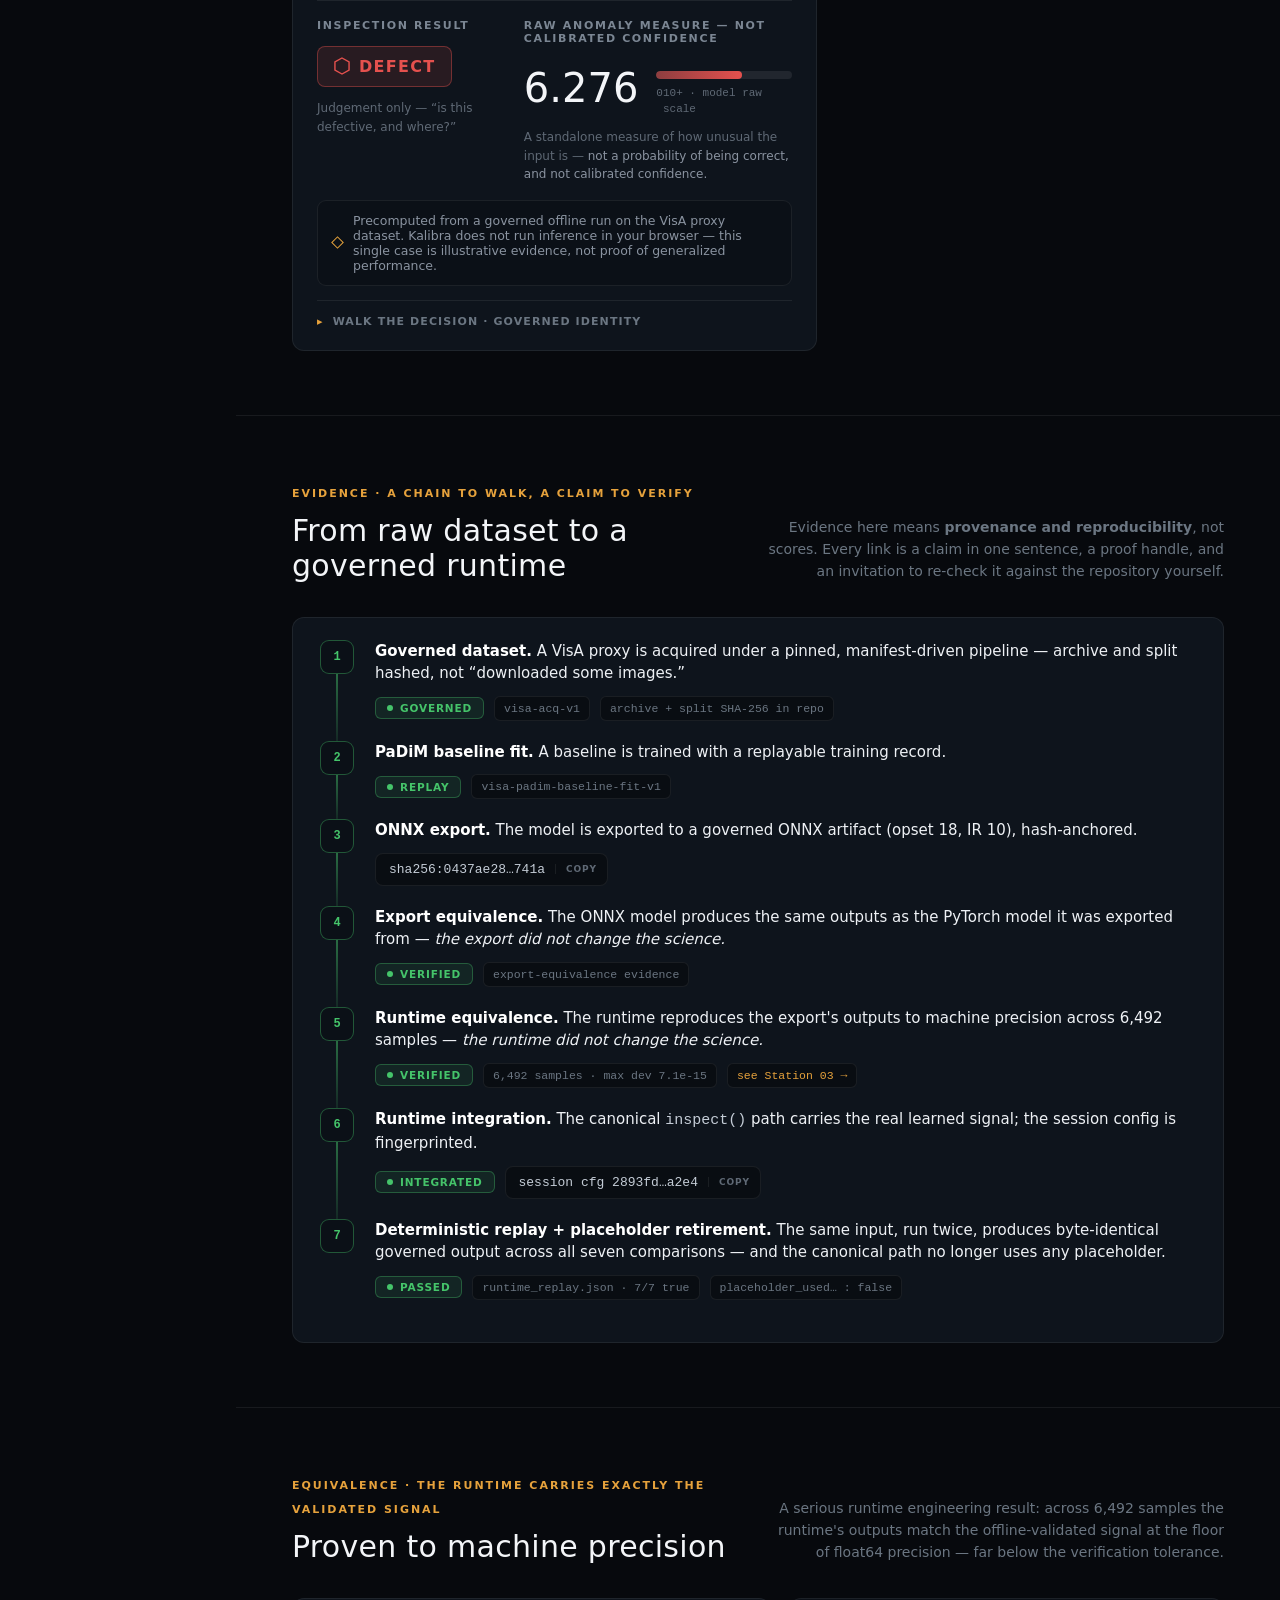
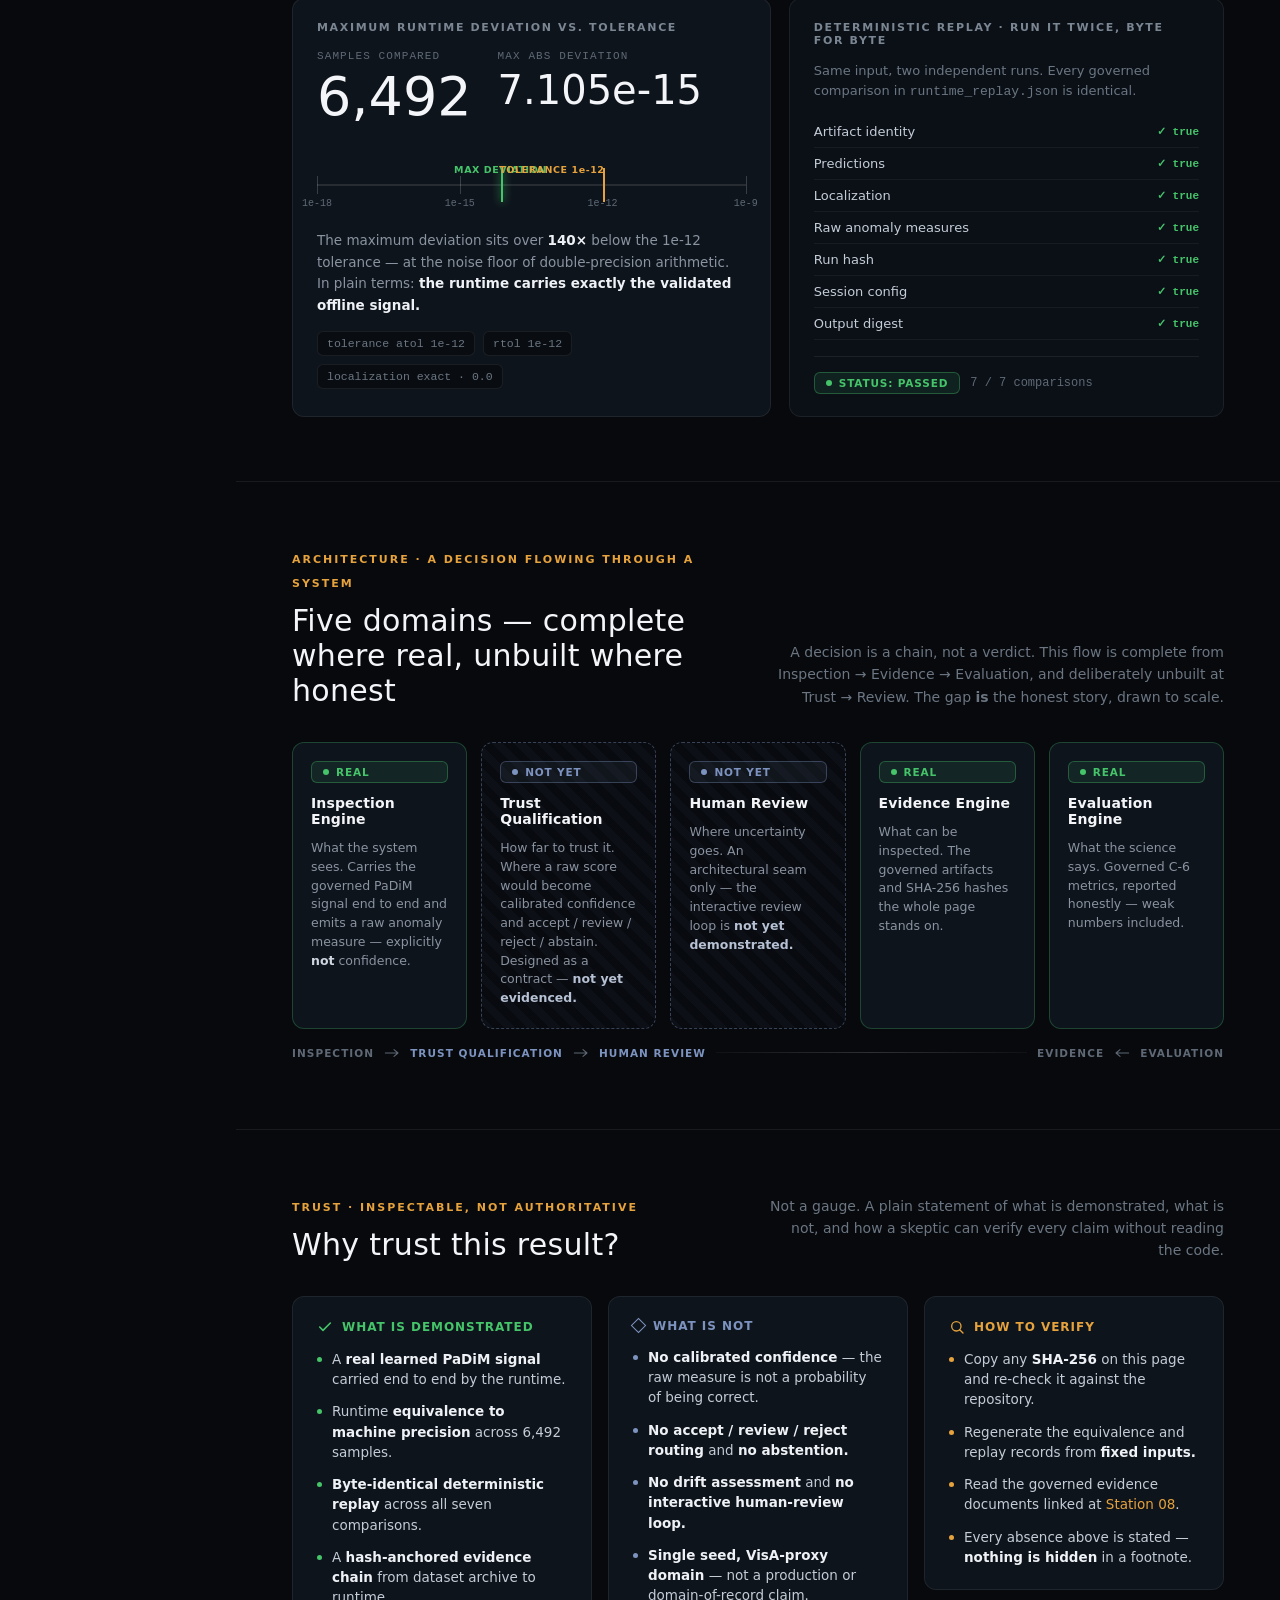
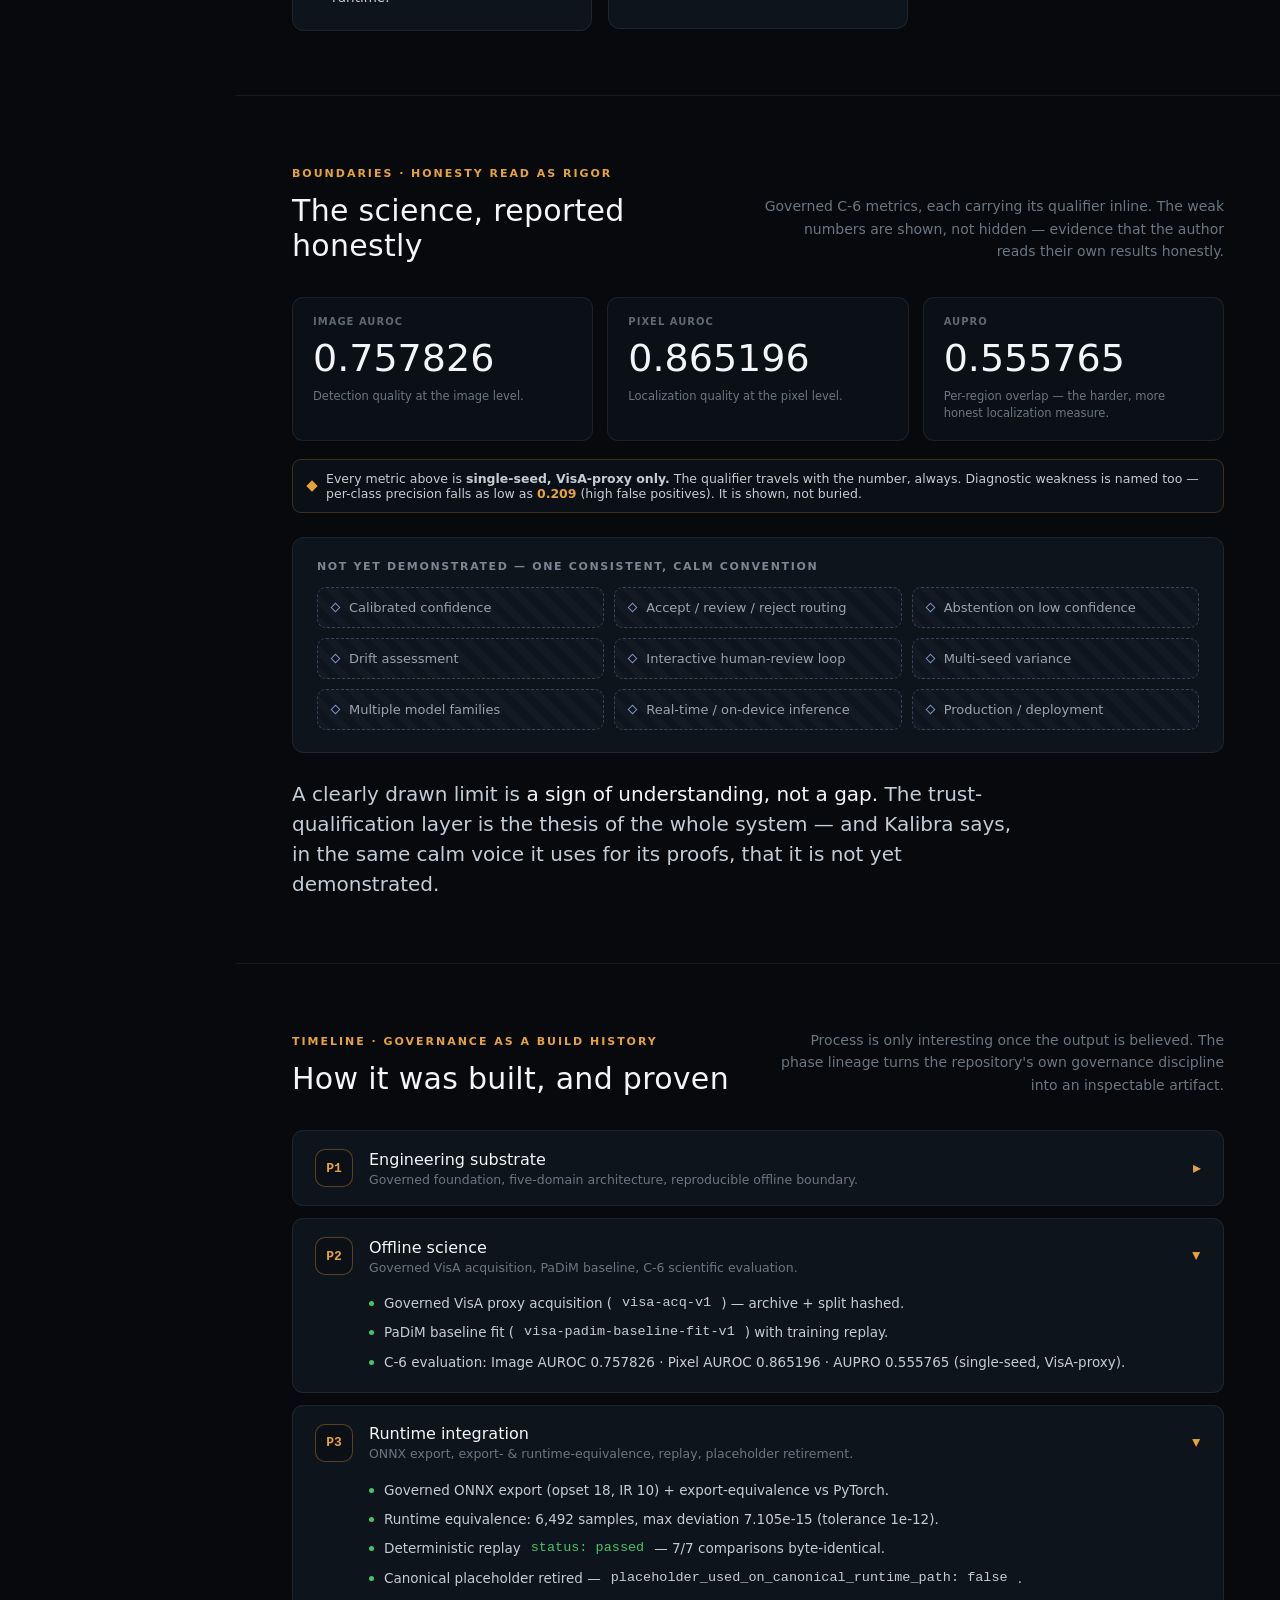
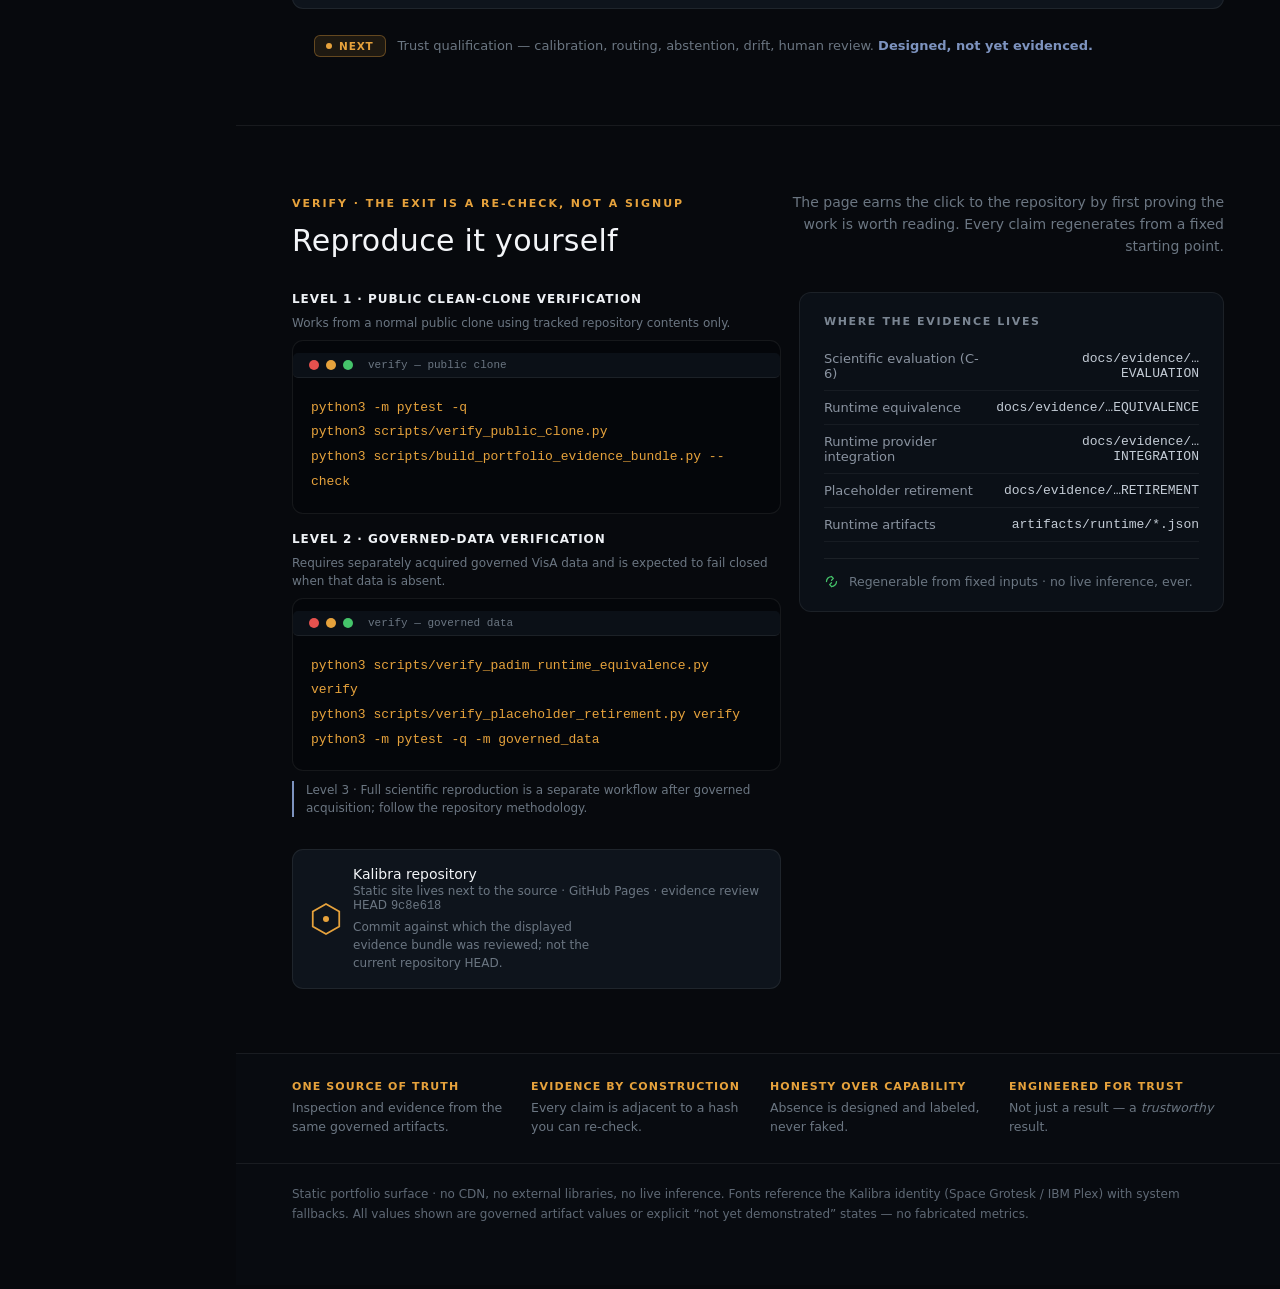
==== commit d33b2acb: "fix: resolve final public journey blockers" ====
--- a/assets/portfolio-experience/index.html
+++ b/assets/portfolio-experience/index.html
@@ -47,7 +47,7 @@
     <div class="railfoot">
       <div class="blk"><div class="k">MODE</div><div class="v">Offline · Batch · Reproducible</div></div>
       <div class="blk"><div class="k">EVIDENCE BASIS</div><div class="v">Single-seed · VisA-proxy</div></div>
-      <div class="blk"><div class="k">REVIEW HEAD</div><div class="v mn">9c8e618</div></div>
+      <div class="blk"><div class="k">EVIDENCE REVIEW HEAD</div><div class="v mn">9c8e618</div><div class="review-explanation">Commit against which the displayed evidence bundle was reviewed; not the current repository HEAD.</div></div>
     </div>
   </nav>
 
@@ -576,30 +576,34 @@
       </div>
 
       <div class="verify-grid">
-        <div>
-          <div class="term">
-            <div class="bar"><b style="background:#e5514e"></b><b style="background:#e6a23c"></b><b style="background:#45c46a"></b><span class="l">verify — governed re-check</span></div>
-<pre><span class="c"># 1 · confirm the model artifact fingerprint</span>
-<span class="a">sha256sum</span> artifacts/padim/model.onnx
-<span class="g">0437ae28…741a</span>
-
-<span class="c"># 2 · runtime provider integration</span>
-<span class="a">python3</span> scripts/run_runtime_provider_integration.py verify
-<span class="g">status: passed</span>
-
-<span class="c"># 3 · runtime equivalence</span>
-<span class="a">python3</span> scripts/verify_padim_runtime_equivalence.py verify
-<span class="g">6492 samples · max_abs_dev 7.105e-15 &lt; 1e-12</span>
-
-<span class="c"># 4 · placeholder retirement</span>
-<span class="a">python3</span> scripts/verify_placeholder_retirement.py verify
-<span class="g">placeholder_used_on_canonical_runtime_path: false</span></pre>
+        <div class="verify-levels">
+          <div class="verify-level">
+            <div class="level-label">Level 1 · Public clean-clone verification</div>
+            <p class="verify-note">Works from a normal public clone using tracked repository contents only.</p>
+            <div class="term">
+              <div class="bar"><b style="background:#e5514e"></b><b style="background:#e6a23c"></b><b style="background:#45c46a"></b><span class="l">verify — public clone</span></div>
+<pre><span class="a">python3 -m pytest -q</span>
+<span class="a">python3 scripts/verify_public_clone.py</span>
+<span class="a">python3 scripts/build_portfolio_evidence_bundle.py --check</span></pre>
+            </div>
+          </div>
+          <div class="verify-level">
+            <div class="level-label">Level 2 · Governed-data verification</div>
+            <p class="verify-note">Requires separately acquired governed VisA data and is expected to fail closed when that data is absent.</p>
+            <div class="term">
+              <div class="bar"><b style="background:#e5514e"></b><b style="background:#e6a23c"></b><b style="background:#45c46a"></b><span class="l">verify — governed data</span></div>
+<pre><span class="a">python3 scripts/verify_padim_runtime_equivalence.py verify</span>
+<span class="a">python3 scripts/verify_placeholder_retirement.py verify</span>
+<span class="a">python3 -m pytest -q -m governed_data</span></pre>
+            </div>
+            <p class="verify-note level-three">Level 3 · Full scientific reproduction is a separate workflow after governed acquisition; follow the repository methodology.</p>
           </div>
           <div class="repo-cta">
             <svg class="hex" width="30" height="34" viewBox="0 0 34 38"><polygon points="17,2 32,10.5 32,27.5 17,36 2,27.5 2,10.5" fill="none" stroke="#e6a23c" stroke-width="2"></polygon><circle cx="17" cy="19" r="3.4" fill="#e6a23c"></circle></svg>
             <div>
               <div style="font:500 14px var(--disp);color:var(--ink)">Kalibra repository</div>
-              <div style="font:400 12px var(--body);color:var(--mut3);margin-top:2px">Static site lives next to the source · GitHub Pages · review HEAD <span class="mono">9c8e618</span></div>
+              <div style="font:400 12px var(--body);color:var(--mut3);margin-top:2px">Static site lives next to the source · GitHub Pages · evidence review HEAD <span class="mono">9c8e618</span></div>
+              <div class="review-explanation">Commit against which the displayed evidence bundle was reviewed; not the current repository HEAD.</div>
             </div>
           </div>
         </div>
--- a/assets/portfolio-experience/styles.css
+++ b/assets/portfolio-experience/styles.css
@@ -235,6 +235,12 @@
 
 /* ---------- VERIFY ---------- */
 .verify-grid{display:grid;grid-template-columns:1.15fr 1fr;gap:18px;align-items:start}
+.verify-levels{display:grid;gap:18px}
+.verify-level{display:grid;gap:8px}
+.level-label{font:600 12px var(--disp);letter-spacing:.08em;text-transform:uppercase;color:var(--ink2)}
+.verify-note,.review-explanation{font:400 12px/1.5 var(--body);color:var(--mut3)}
+.level-three{margin-top:2px;padding-left:12px;border-left:2px solid var(--slate)}
+.review-explanation{margin-top:5px;max-width:34ch}
 .term{background:#04060a;border:1px solid var(--line);border-radius:11px;overflow:hidden}
 .term .bar{height:0;padding:12px 16px;display:flex;align-items:center;gap:7px;background:var(--panel2);border-bottom:1px solid var(--line)}
 .term .bar b{width:10px;height:10px;border-radius:50%;display:inline-block}
